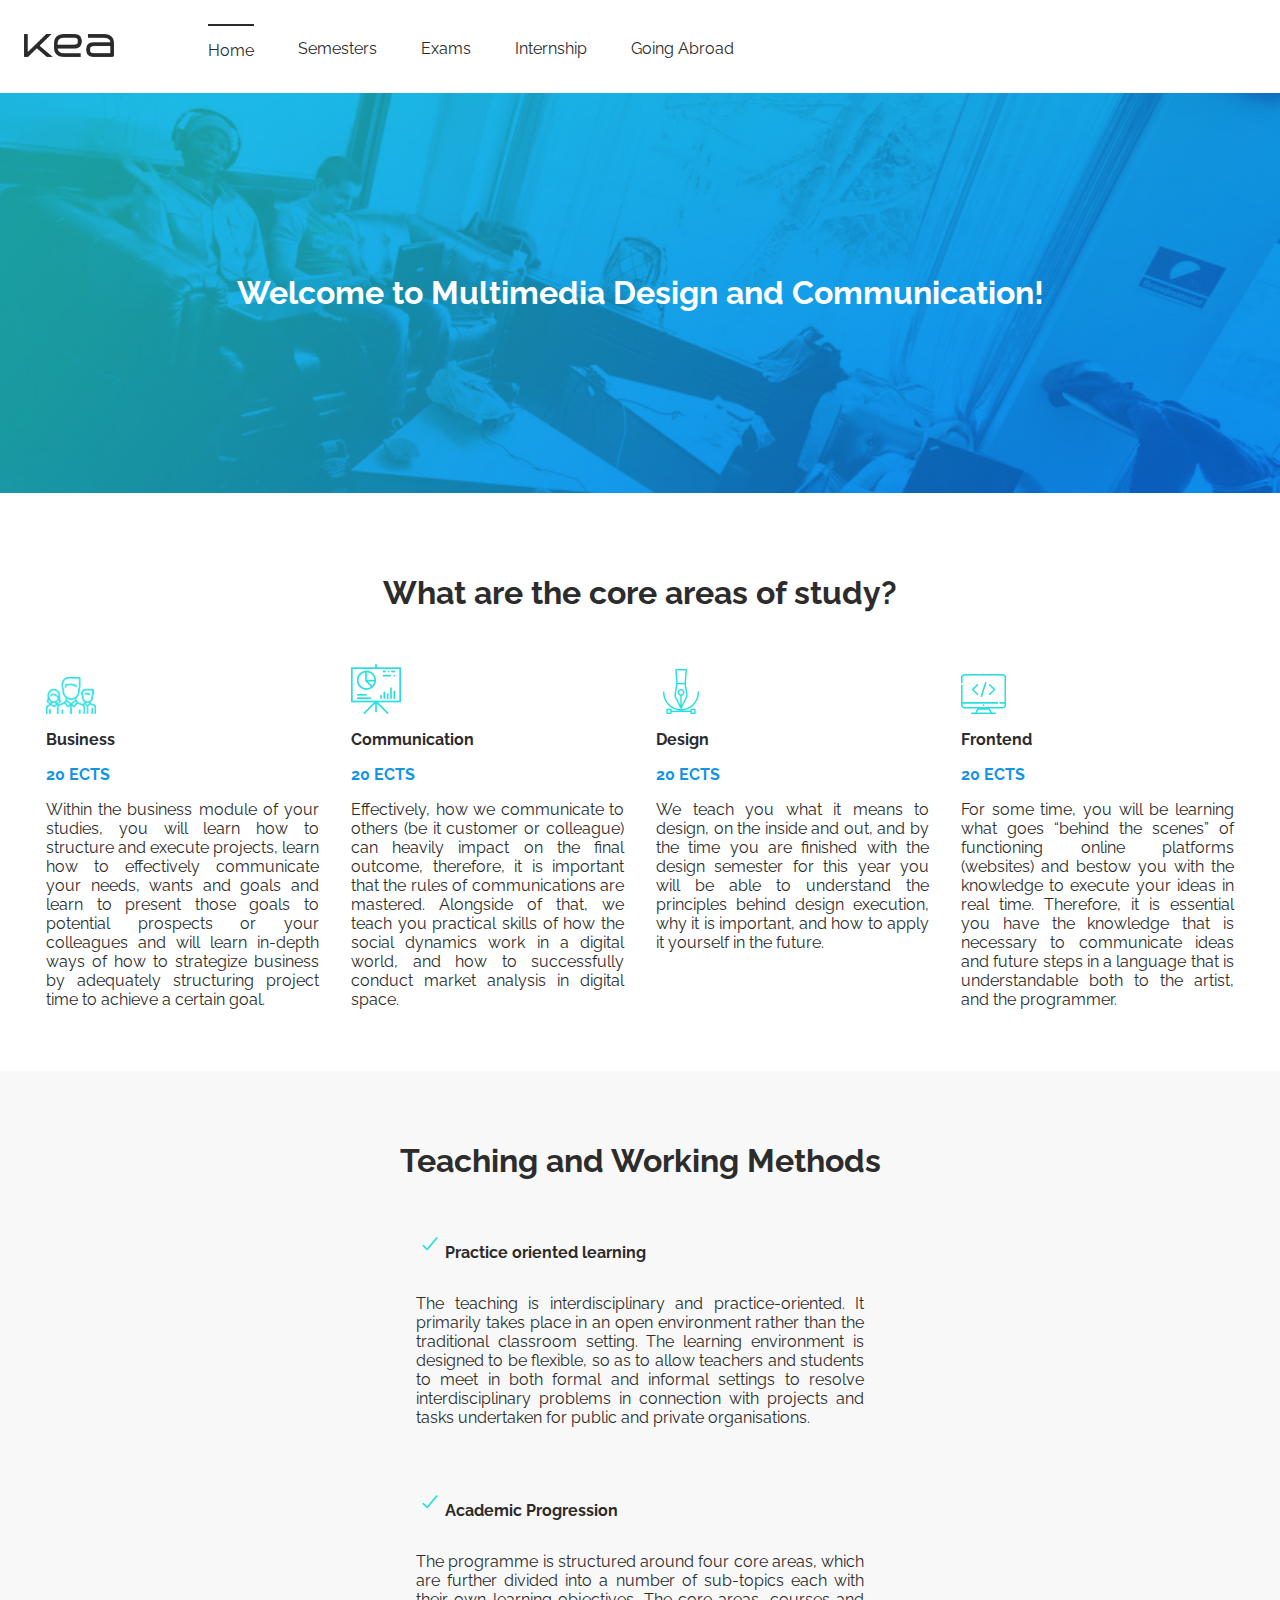
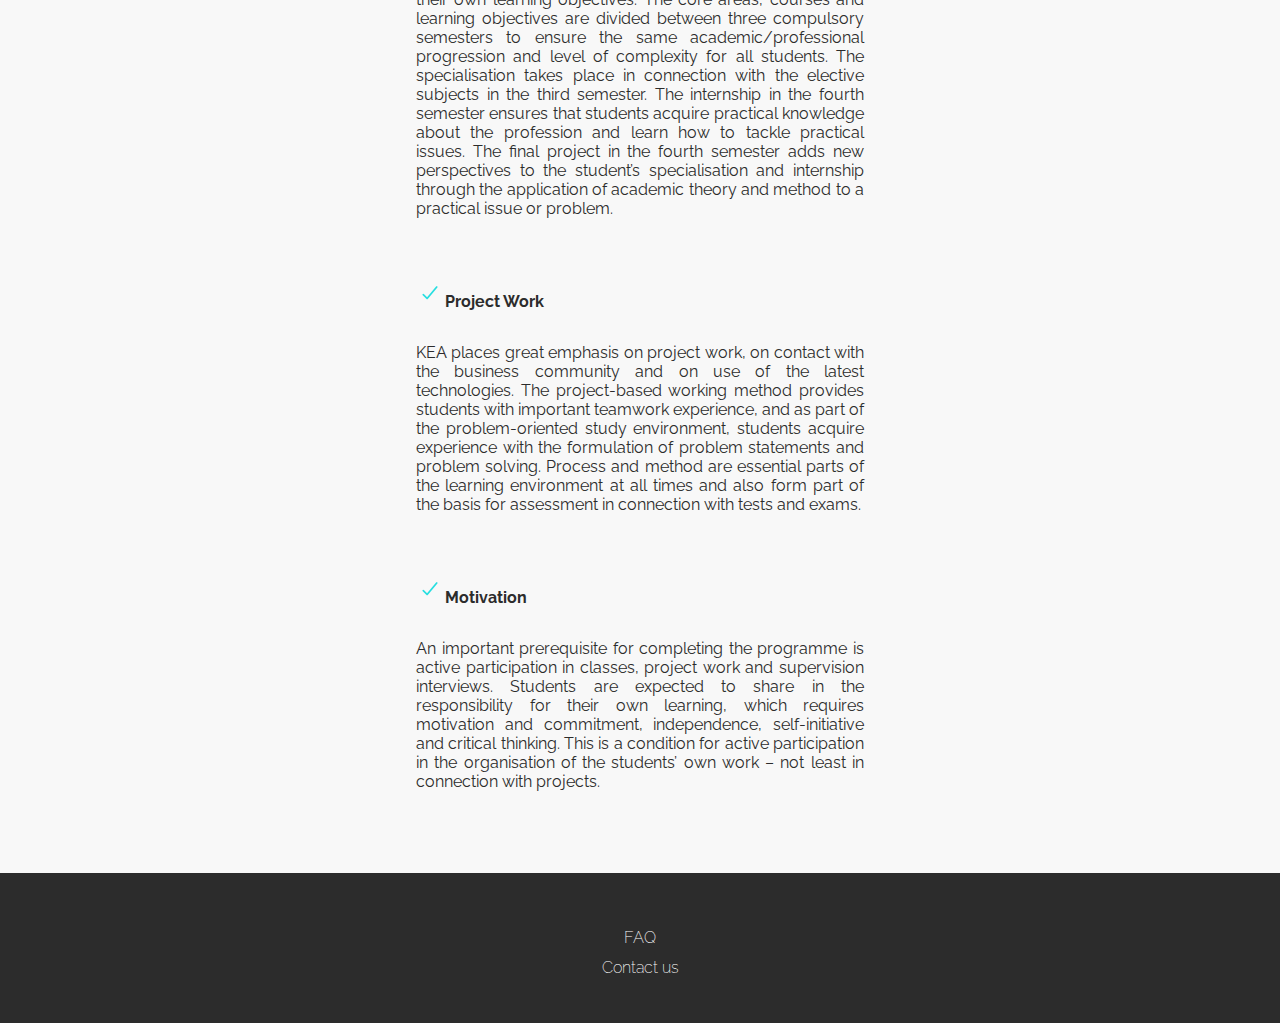
==== index.html @ 31d42476 "h1 change" ====
<!DOCTYPE html>

<html lang="en">
	<head>
        <meta name="viewport" content="width=device-width, initial-scale=1">
        <title>MMD Curriculum</title>
        <link rel="stylesheet" type="text/css" href="curriculum.css">
        <link href="https://fonts.googleapis.com/css?family=Raleway" rel="stylesheet">
		</head>
		<body>

<main>
    <header id="header">

        <a href="#menu" id="toggle"><span></span></a>

    <nav id="menu" class="navBar">

        <img class="logo" src="images/kea.png" alt="logo">
                <a class="clickhome active" href="#">Home</a>
                <a class="clicksem" href="semesters.html">Semesters</a>
                <a class="clickexam" href="exams.html">Exams</a>
                <a class="clickintern" href="intern.html">Internship</a>
                <a class="clickgoing" href="goingabroad.html">Going Abroad</a>
    </nav>

    </header>

    <div id="content"></div>

                <div class="intro">
                <h1 class="intro-txt">Welcome to Multimedia Design and Communication!</h1>

    </div>




               <section class="study-prog">
<h1 class="extra-info">What are the core areas of study?</h1>
			</section>

                <template class="mainSubjects">
				<article class="text1">

                    <img class="t-icon" src="data-icon" alt="data-iconalt">
                <h3>data-name</h3>
                    <h4 class="ects">data-ects</h4>

                     <p class="teach-p">data-description</p>

                </article>

                </template>

            <div id="teaching">

                <h1 class="extra-info">Teaching and Working Methods</h1>


				<article class="text2">


                <h3><img class="check" src="images/check.png" alt="logo"> Practice oriented learning</h3>
                     <p class="teach-p">The teaching is interdisciplinary and practice-oriented. It primarily takes place in an open environment rather than the traditional classroom setting. The learning environment is designed to be flexible, so as to allow teachers and students to meet in both formal and informal settings to resolve interdisciplinary problems in connection with projects and tasks undertaken for public and private organisations.
                </p>

                </article>

				<article class="text2">


                <h3><img class="check" src="images/check.png" alt="logo"> Academic Progression</h3>
                     <p class="teach-p">
The programme is structured around four core areas, which are further divided into a number of sub-topics each with their own learning objectives. The core areas, courses and learning objectives are divided between three compulsory semesters to ensure the same academic/professional progression and level of complexity for all students. The specialisation takes place in connection with the elective subjects in the third semester. The internship in the fourth semester ensures that students acquire practical knowledge about the profession and learn how to tackle practical issues. The final project in the fourth semester adds new perspectives to the student’s specialisation and internship through the application of academic theory and method to a practical issue or problem.
                </p>

                </article>


				<article class="text2">


                    <h3><img class="check" src="images/check.png" alt="logo"> Project Work</h3>
                     <p class="teach-p">KEA places great emphasis on project work, on contact with the business community and on use of the latest technologies. The project-based working method provides students with important teamwork experience, and as part of the problem-oriented study environment, students acquire experience with the formulation of problem statements and problem solving. Process and method are essential parts of the learning environment at all times and also form part of the basis for assessment in connection with tests and exams.

                </p>
                    </article>

				<article class="text2">

                    <h3><img class="check" src="images/check.png" alt="logo"> Motivation</h3>
                     <p class="teach-p">An important prerequisite for completing the programme is active participation in classes, project work and supervision interviews. Students are expected to share in the responsibility for their own learning, which requires motivation and commitment, independence, self-initiative and critical thinking. This is a condition for active participation in the organisation of the students’ own work – not least in connection with projects.
                </p>
                    </article>
</div>
            </main>

<script type="text/javascript" src="curriculum.js"></script>

            <footer>



                <a href="#">FAQ</a>
                <a href="#">Contact us</a>



            </footer>


		</body>
</html>
---- curriculum.css ----
html, body {
    margin: 0;
    max-width: 100%;
    overflow-x: hidden;
    position: relative;
}

.navBar {
    width: 100%;  /* i'm assuming full width */
    height: 50px; /* change it to desired width */
    display: inline;
}
.logo {
    display: inline-block;
    max-width: 90px;
    height: auto;
    padding-top: 10px;
    margin-right: 20px;
    padding-right: 50px;
}


.t-icon {
    max-width: 50px;
    height: auto;
}

.check {
max-width: 25px;
position:relative;
}

.left-btn {
    background: white;
    color: #1194e6;
    font-size: 1em;
    font-weight: 100;
    border-top: none;
    border-left: none;
    border-right: none;
    border-bottom: none;
    text-transform:capitalize;
    width: auto;
    margin-left: 1em;
    margin-right: 30px;
    margin-bottom: 1em;

}

.left-btn:hover {
    font-size-adjust: 1.2em;
    font-weight: bold;
}


.left {
    display: auto;
    text-align: center;

}



.text {
			grid-column: 1 / -1;
		}

.overlay-img{
    font-family: 'Raleway', sans-serif;
    color: #f9f9f9;
    font-size: 3em;
    grid-column: 1 / -1;
    text-align: right;

}

.extra-info{
    font-family: 'Raleway', sans-serif;
    color: #2c2c2c;
    grid-column: 1 / -1;
    text-align: center;
    padding-top: 30px;

}

.headline{
    font-family: 'Raleway', sans-serif;
    color: #2c2c2c;
    text-align: left;

    padding-top: 30px;
    padding-bottom: 50px;

}



.study-prog .extra-info{
    font-family: 'Raleway', sans-serif;
    color: #2c2c2c;
    grid-column: 1 / -1;
    text-align: center;
    padding-top: 30px;
    font-size: 2em;
    padding-bottom: 15px;
}

.overlay-img p {
    margin-top: 0;
    font-size: 0.6em;
    color: #1194e6;
}



.subject-ects {
    color: #1194e6;
}


.objectives {
    padding: 50px;
    font-family: 'Raleway', sans-serif;
    grid-column: 3/-1;
    height: auto;
}
.subject-title{
    margin-top: 50px;
    margin-bottom: 20px;
}

.target-sem h1, .semesterObjectives {
    display:none;
}
.target-sem h1.visible, .semesterObjectives.visible {
    display:block;
}
.filter-sem {
    margin-top: 100px;
grid-column: 1/-1;
    text-align: right;

}

.filter-exam {
    margin-top: 100px;
grid-column: 1/-1;
    text-align: center;

}

.intro-txt{
    padding-top: 5em;
    font-family: 'Raleway', sans-serif;
    color: #ffffff;
    grid-column: 1 / -1;
    text-align: center;

}


.text1 {
        background-color: none;
}

.text2 {
    background-color: none;
    margin-left: 25em;
    margin-right: 25em;
}

h3{
    color: #2c2c2c;
    font-size: 1em;
    text-align: justify;
    align-content: center;
    font-weight: bolder;
}

.ects {
    color: #1194e6;
    text-align: justify;
    margin: 0;
}

p{
    color: #2c2c2c;
}

#abroad {
     background-image: url(images/abroad.jpg);
    background-size:cover;
    font-family: 'Raleway', sans-serif;
    position: fixed;
    padding: 50px;
    width: 35em;
    height: 320px;
    overflow: hidden;
  transform: translateY(48%);
    z-index: -2;
}

footer{
        background-color: #2c2c2c;
    width: 100%;
        height: 100px;
    grid-area: ft;
       padding-top: 50px;
    z-index: 3;



}

footer a{
    font-family: 'Raleway', sans-serif;
    text-decoration: none;
    color: white;
    font-size: 1em;
    font-weight: 200;
    display: block;
    align-content: center;
    text-align: center;
    line-height: 30px;



}


@media (max-width: 900px) {

    #abroad {
     background-image: url(images/abroad.jpg);
    background-size:cover;
    font-family: 'Raleway', sans-serif;
    width: 35em;
    grid-column: 1/3;
    height: 320px;
    position: relative;
    padding: 50px;
    transform: translateY(0%);
}


    .target-sem {
    background-image: url(images/group.jpg);
    background-size:cover;
    font-family: 'Raleway', sans-serif;
    padding: 50px;
    grid-column: 1/3;
    max-width: 35em;
    height: 320px;




}



    /*Toggle menu start*/

    #toggle {
  display: absolute;
  width: 28px;
  margin: 20px;
}

#toggle span:after,
#toggle span:before {
  content: "";
  position: absolute;
  left: 0;
  top: -9px;
}
#toggle span:after{
  top: 9px;
}
#toggle span {
  position: relative;
  display: block;
}

#toggle span,
#toggle span:after,
#toggle span:before {
  width: 100%;
  height: 5px;
  background-color: #2c2c2c;
  transition: all 0.3s;
  backface-visibility: hidden;
  border-radius: 2px;
}

/* on activation */
#toggle.on span {
  background-color: transparent;
}
#toggle.on span:before {
  transform: rotate(45deg) translate(5px, 5px);
}
#toggle.on span:after {
  transform: rotate(-45deg) translate(7px, -8px);
}
#toggle.on + #menu {
  opacity: 1;
  visibility: visible;
}

/* menu appearance*/
#menu {
  position: absolute;
  color: #999;
  width: 90%;
  height: 100vh;
  margin: 0;
    margin-top: 60px;
  font-family: 'Raleway', sans-serif;
    font-size: 1em;
  text-align: left;
  background: white;
  opacity: 0;
  visibility: hidden;
}
#menu:after {
  position: absolute;
  left: 0px;
  content: "";
  display: block;
  border-left: 15px solid transparent;
  border-right: 15px solid transparent;
  border-bottom: 20px solid white;
}

    .navBar .logo {
        display: none;
        padding: 0;
        margin: 0;
    }

.navBar a {
            background-color: white;
    font-family: 'Raleway', sans-serif;
    text-decoration: none;
    font-size: 0.6em;
list-style: none;
    display: block;
    margin-top: 40px;
    margin-left: 30%;
    margin-right: 30%;
    font-size: 1em;
  padding: 10px;
  color: #2c2c2c;
  text-decoration: none;
}
.navBar a:hover,
.navBar a:focus {
  border-top: 2px solid #f8f8f8;
}

/*toggle menu*/

.prog-descr{
    font-family: 'Raleway', sans-serif;
    color: #2a2a2a;
    display: grid;
    grid-area: h2;
    font-size: 1em;
    font-weight:400;
    justify-content: center;
    padding-top: 3em;
    padding-bottom: 2em;
    padding-left: 30px;
    padding-right: 30px;


}

    .text2 {
    background-color: none;
    margin-left: 30px;
    margin-right: 30px;
}


    .objectives {
    margin-top:  0px;
    padding: 50px;
    font-family: 'Raleway', sans-serif;
    grid-column: 3/-1;
    height: auto;
}

}

@media (min-width: 900px) {

    .study-prog2 {
        display: grid;
    grid-area: sec;
     grid-template-columns: repeat(4, 1fr);
    align-items: flex-start;
    /*       END AMALIA  */
        padding: 50px 0px 50px 0px;
		height: 500px;
		justify-content: center;
        z-index: 4;
        width: 100%;
        background-color: white;

}
    main {
                position: relative;
                display: grid;
                grid-template-columns: 1fr 1fr 1fr 1fr;
                grid-template-areas:
                    "hd  hd hd hd"
                    "ul ul ul ul"
                    "h2 h2 h2 h2"
                    "sec sec sec sec"
                    "teach teach teach teach"
                    "ft ft ft ft";

}

    h2 {
        margin-top: 3em;
        margin-bottom: 2em;
    }

    .target-sem {
    background-image: url(images/group.jpg);

    background-size:cover;
    font-family: 'Raleway', sans-serif;
    padding: 50px;
    grid-column: 1/3;
    max-width: 35em;
    height: 320px;
position: fixed;
    overflow: hidden;
  transform: translateY(43%);
        z-index: -4;

}

    .study-prog {
/*        AMALIA  */
    display: grid;
    grid-area: sec;
     grid-template-columns: repeat(4, 1fr);
    align-items: flex-start;
    /*       END AMALIA  */
        padding: 30px 30px 30px 30px;
            border-radius: .5em;
		height: auto;
		justify-content: center;

		}

.prog-descr{
    font-family: 'Raleway', sans-serif;
    color: #2a2a2a;
    display: grid;
    grid-area: h2;
    font-size: 1em;
    font-weight:400;
    justify-content: center;
    padding-top: 3em;
    padding-bottom: 2em;
    padding-left: 280px;
    padding-right: 280px;


}

    .navBar a {

    font-family: 'Raleway', sans-serif;
    text-decoration: none;
    color: #2a2a2a;
    font-size: 1em;
    display: inline-block;
    margin-right: 20px;
       margin-left: 20px;
    vertical-align: top;

    line-height: 50px;    /* if you want it vertically middle of the navbar */
}
    .navBar a:hover,
.navBar a:focus {
  border-top: 2px solid #f8f8f8;
}
}

.active {
    border-top: 2px solid #2c2c2c;
}

.active-filter {
    font-weight: bold;
}

header {

        display: grid;
        grid-area: hd;
		height: 45px;
        padding: 1.5em;
        background-color: white;
    position: relative;
    width: 100%;
}


.intro {
        background-image: url(images/header2.jpg);
        background-size: cover;

        display: grid;
        grid-area: ul;
        height: 400px;
        width: 100%;


}





#teaching {
    background-color: #f8f8f8;
    display: grid;
    grid-area: teach;
    padding-bottom: 50px;
    padding-top: 20px;

}

.semester {
background-image: url(images/header2.jpg);
}

article {
    font-family: 'Raleway', sans-serif;
        color: #fff;
        display: grid;
        align-content: center;
        justify-content: center;
        text-align: center;
/*    AMALIA*/
    padding: 1em 1em 1em 1em;
    /*    END AMALIA*/

		}

    .teach{

		display: grid;
		grid-gap: 5px;
        margin: 30px 30px 30px;;
		grid-template-columns: repeat(1, 1fr);
		/* grid-template-columns: repeat(auto-fill, 200px); */
		grid-auto-rows: 1fr;
        background-color: white;


}

.teach-p {
    font-size: 1em;
    text-align: justify;
    font-family: 'Raleway', sans-serif;

}
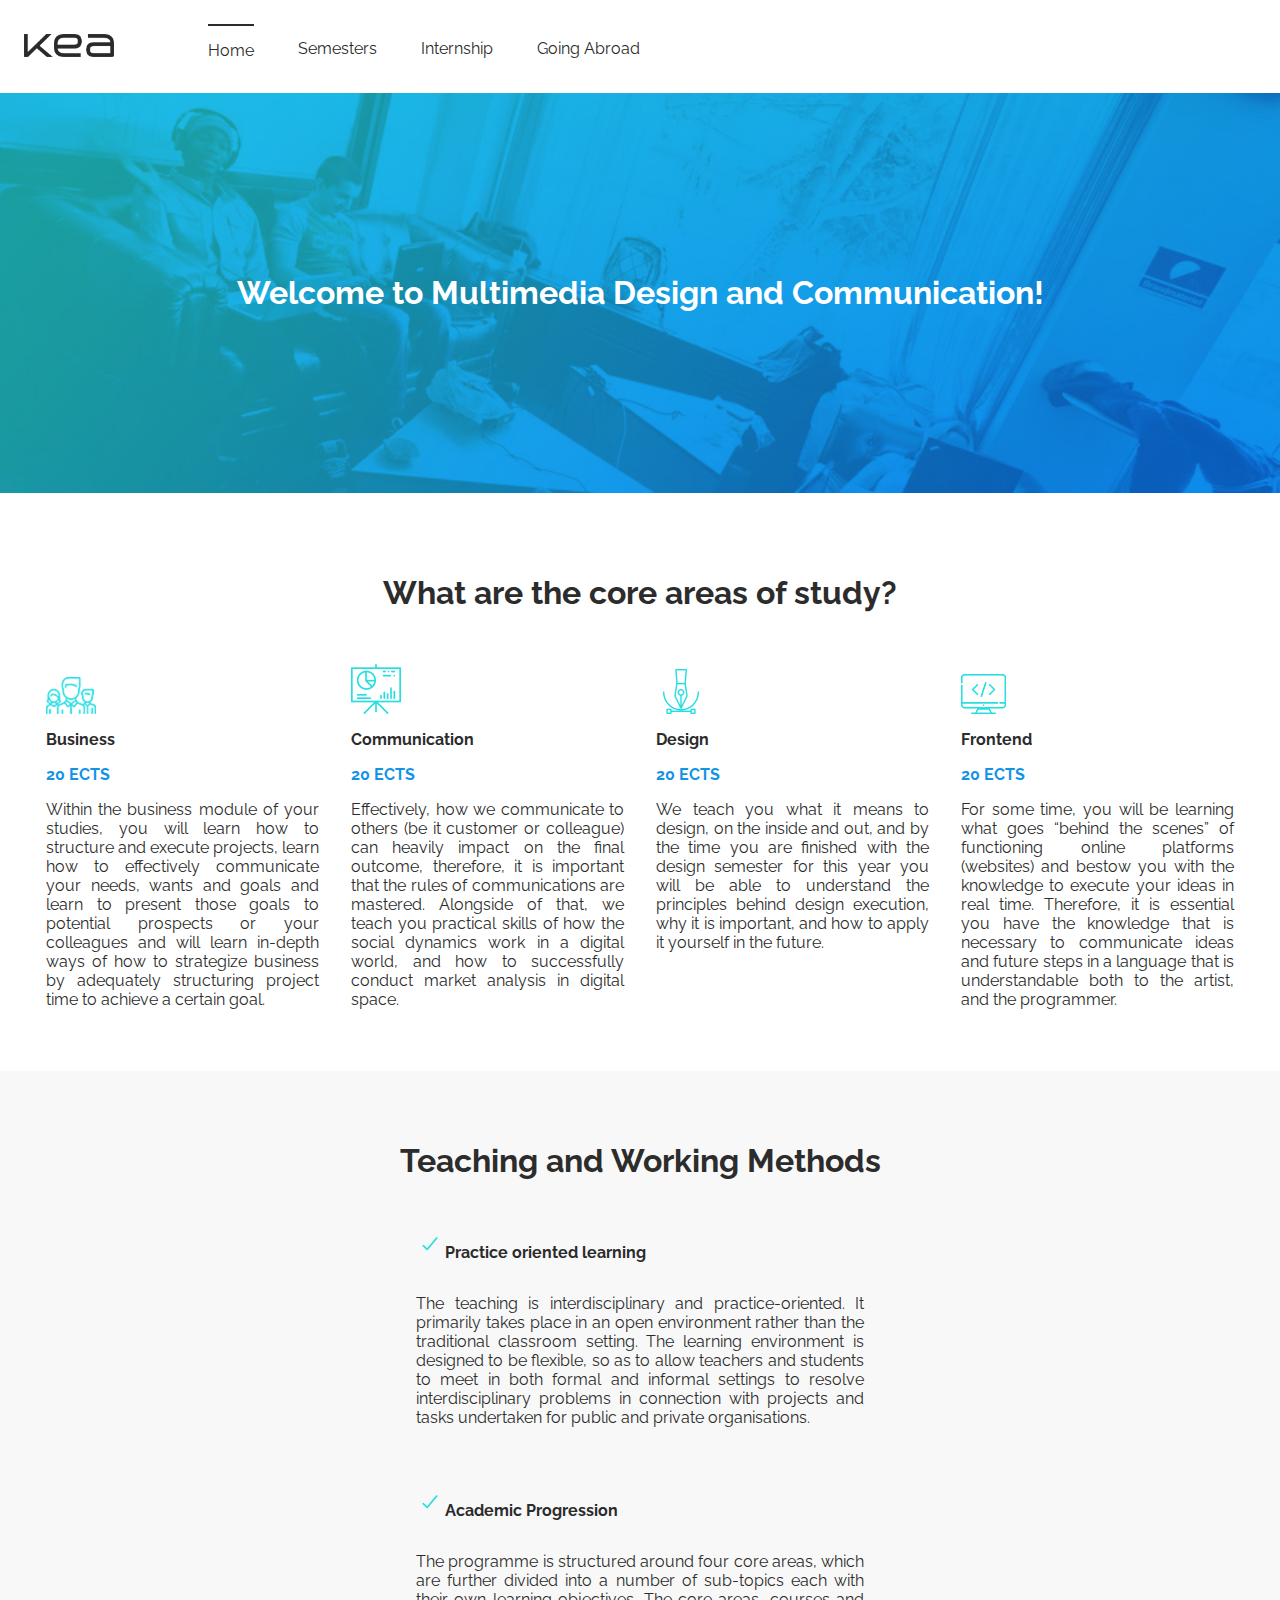
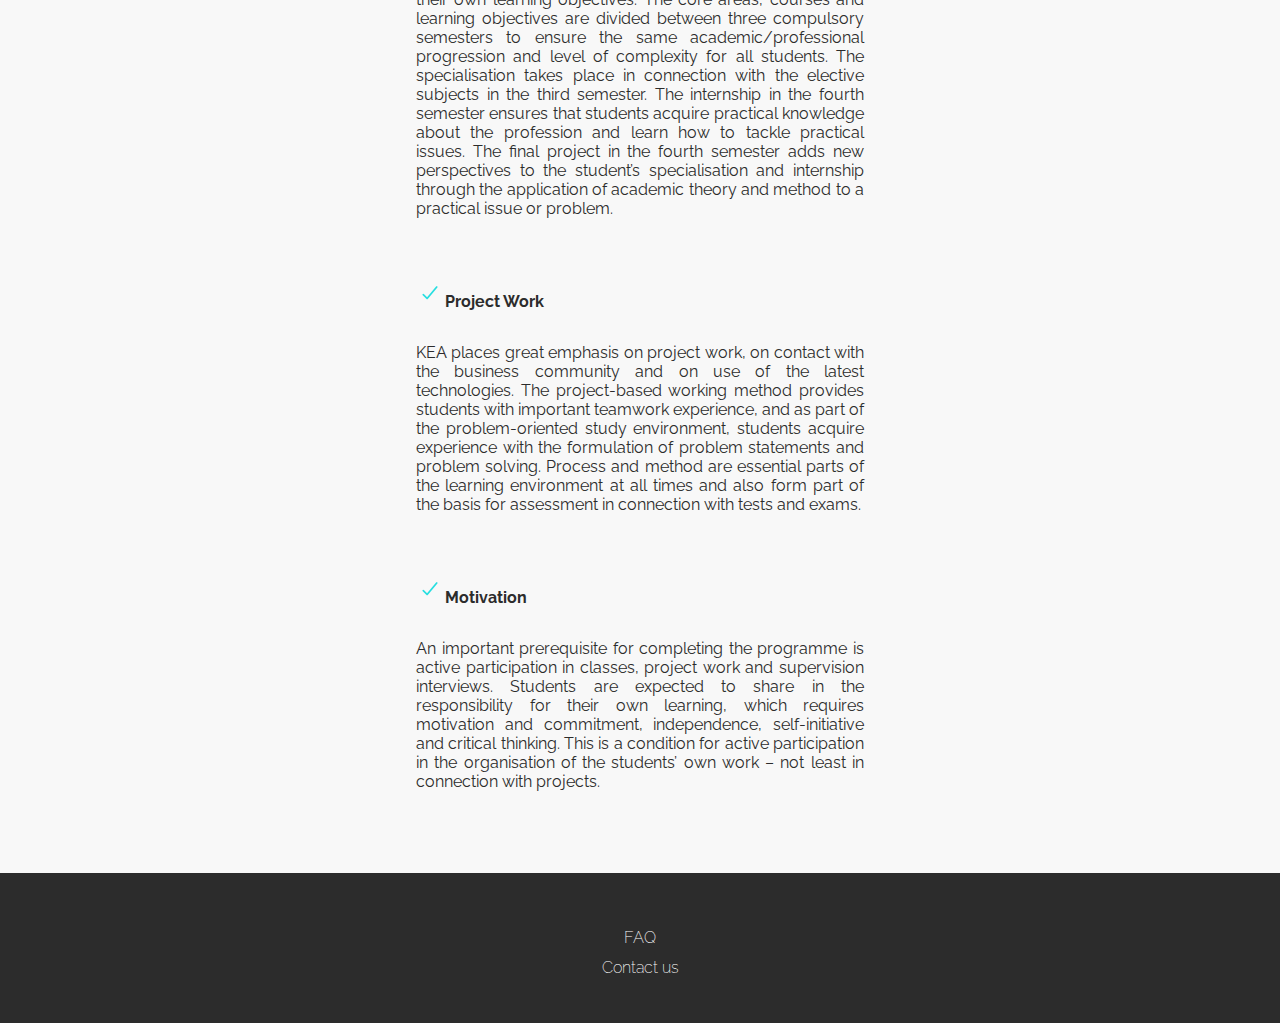
==== commit 7bdeca05: "Merge pull request #8 from MihaelaIorga/exams" ====
--- a/index.html
+++ b/index.html
@@ -19,7 +19,6 @@
         <img class="logo" src="images/kea.png" alt="logo">
                 <a class="clickhome active" href="#">Home</a>
                 <a class="clicksem" href="semesters.html">Semesters</a>
-                <a class="clickexam" href="exams.html">Exams</a>
                 <a class="clickintern" href="intern.html">Internship</a>
                 <a class="clickgoing" href="goingabroad.html">Going Abroad</a>
     </nav>
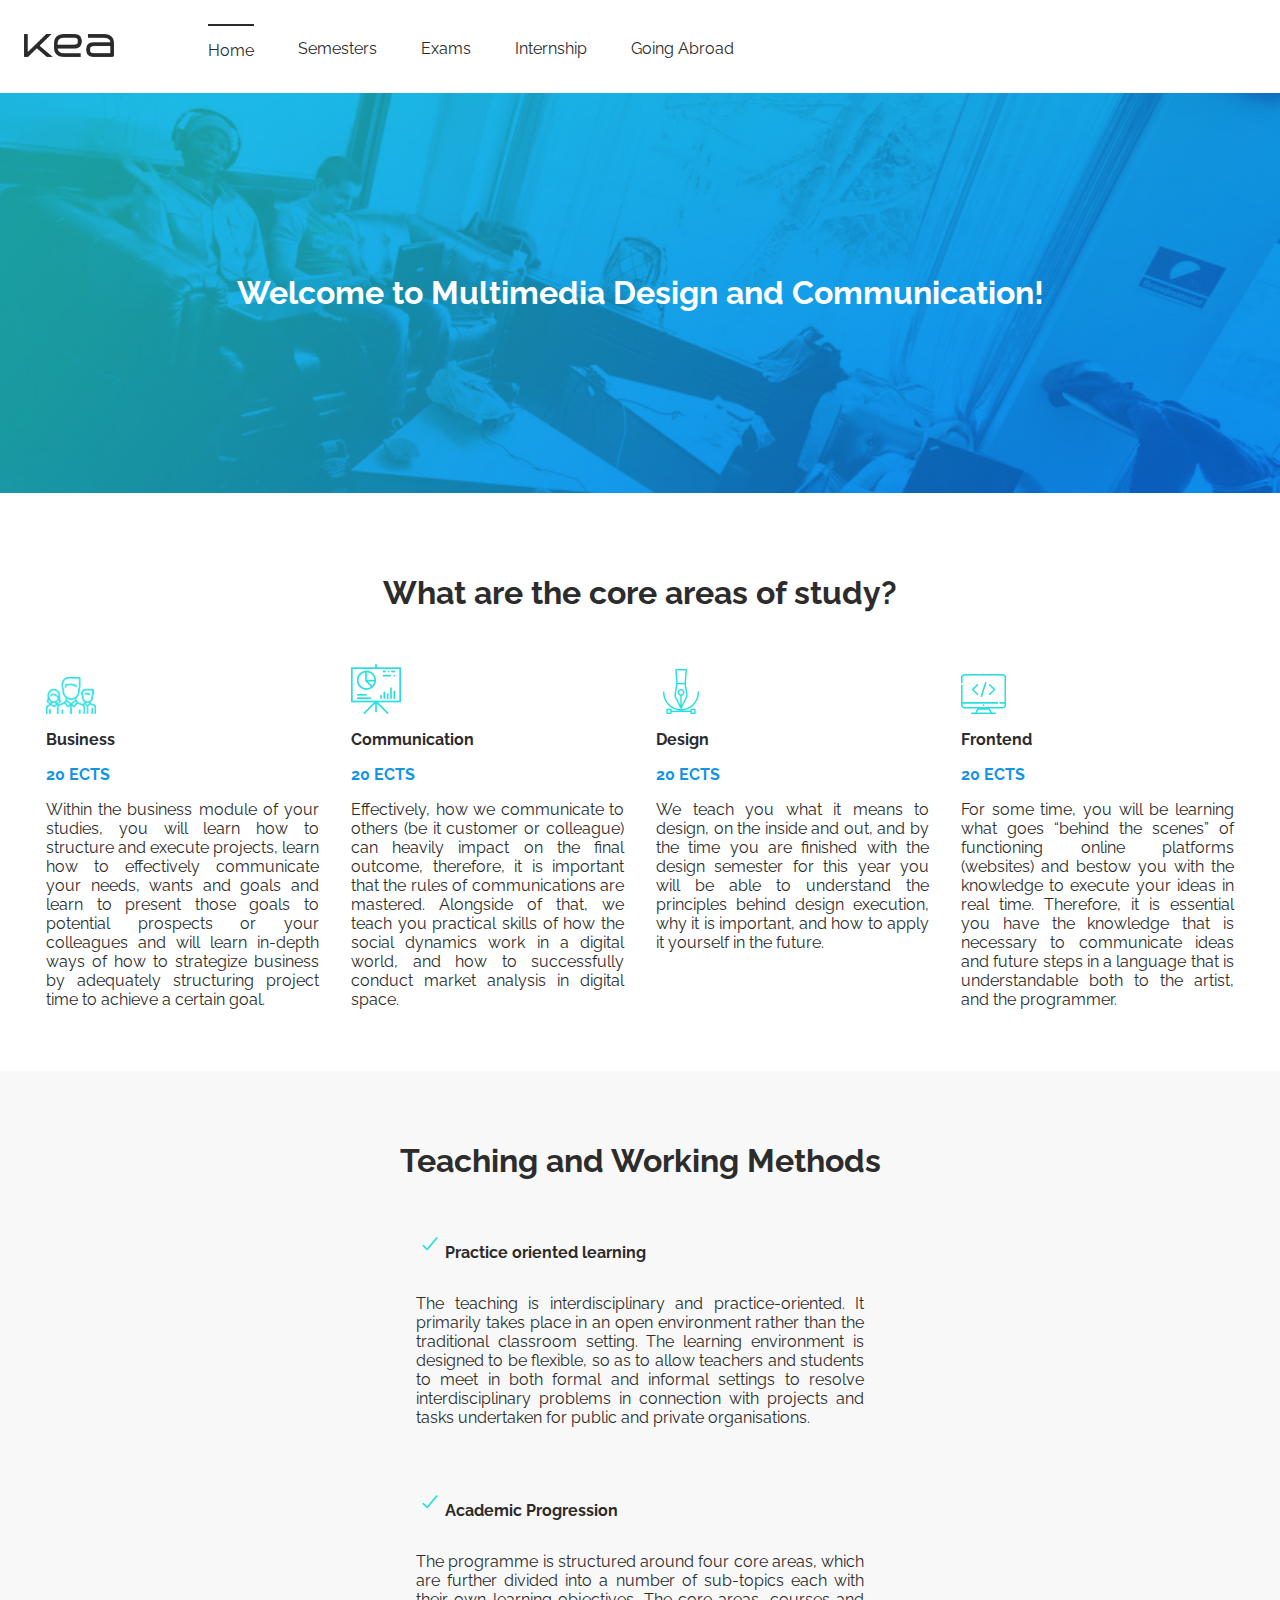
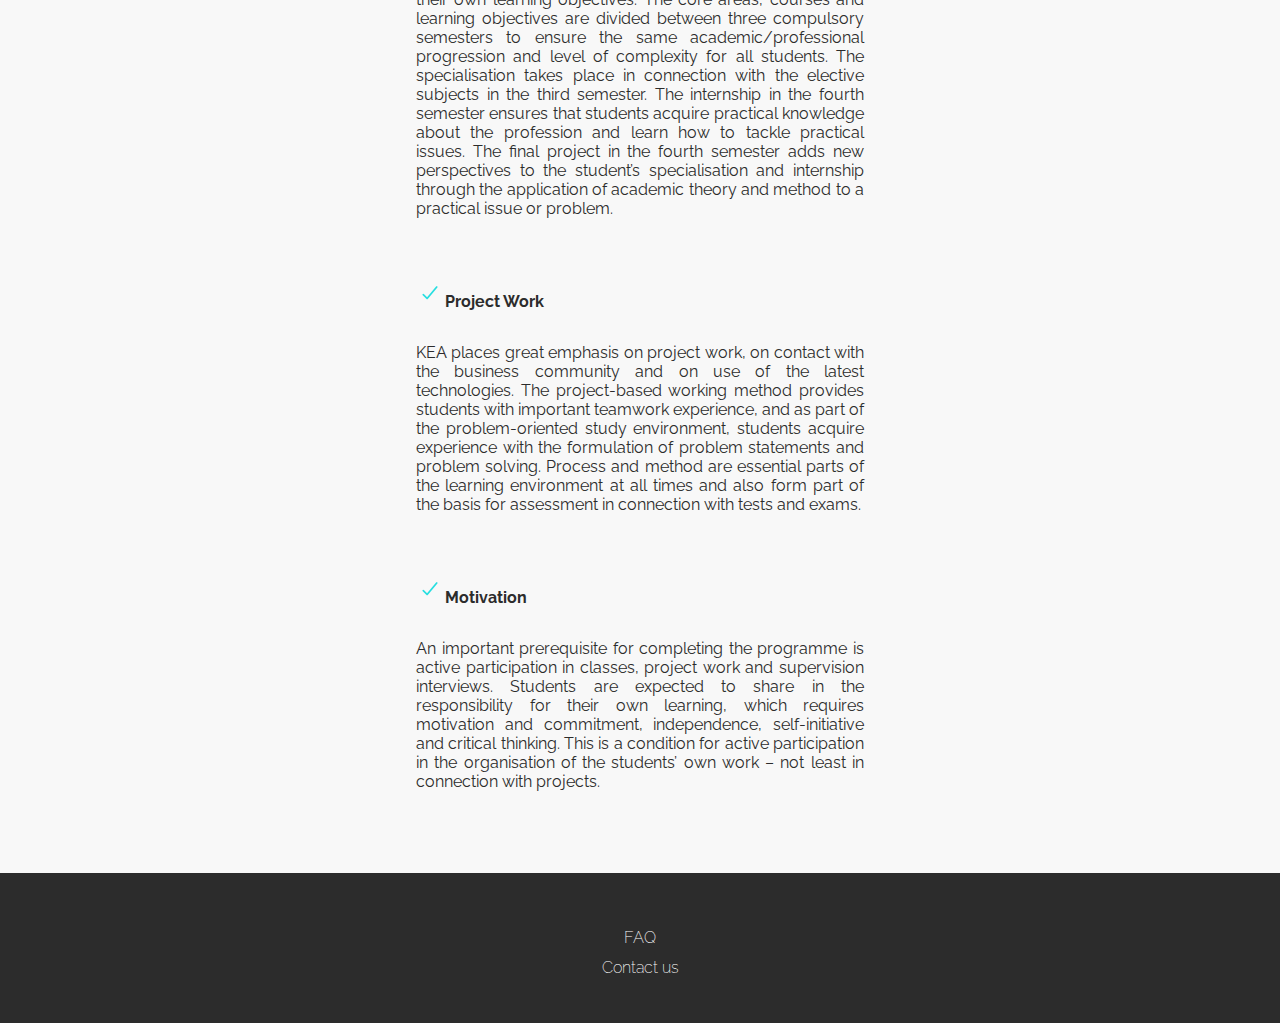
==== commit ca875524: "a" ====
--- a/index.html
+++ b/index.html
@@ -1,113 +1,117 @@
 <!DOCTYPE html>
 
 <html lang="en">
-	<head>
-        <meta name="viewport" content="width=device-width, initial-scale=1">
-        <title>MMD Curriculum</title>
-        <link rel="stylesheet" type="text/css" href="curriculum.css">
-        <link href="https://fonts.googleapis.com/css?family=Raleway" rel="stylesheet">
-		</head>
-		<body>
 
-<main>
-    <header id="header">
+<head>
+    <meta name="viewport" content="width=device-width, initial-scale=1">
+    <title>MMD Curriculum</title>
+    <link rel="stylesheet" type="text/css" href="curriculum.css">
+    <link href="https://fonts.googleapis.com/css?family=Raleway" rel="stylesheet">
+</head>
 
-        <a href="#menu" id="toggle"><span></span></a>
+<body>
 
-    <nav id="menu" class="navBar">
+    <main>
+        <header id="header">
 
-        <img class="logo" src="images/kea.png" alt="logo">
+            <a href="#menu" id="toggle"><span></span></a>
+
+            <nav id="menu" class="navBar">
+
+                <img class="logo" src="images/kea.png" alt="logo">
                 <a class="clickhome active" href="#">Home</a>
                 <a class="clicksem" href="semesters.html">Semesters</a>
+                <a class="clickexam" href="exams.html">Exams</a>
                 <a class="clickintern" href="intern.html">Internship</a>
                 <a class="clickgoing" href="goingabroad.html">Going Abroad</a>
-    </nav>
+            </nav>
 
-    </header>
+        </header>
 
-    <div id="content"></div>
+        <div id="content"></div>
 
-                <div class="intro">
-                <h1 class="intro-txt">Welcome to Multimedia Design and Communication!</h1>
+        <div class="intro">
+            <h1 class="intro-txt">Welcome to Multimedia Design and Communication!</h1>
 
-    </div>
+        </div>
 
 
 
 
-               <section class="study-prog">
-<h1 class="extra-info">What are the core areas of study?</h1>
-			</section>
+        <section class="study-prog">
+            <h1 class="extra-info">What are the core areas of study?</h1>
+        </section>
 
-                <template class="mainSubjects">
-				<article class="text1">
+        <template class="mainSubjects">
+            <article class="text1">
 
-                    <img class="t-icon" src="data-icon" alt="data-iconalt">
+                <img class="t-icon" src="data-icon" alt="data-iconalt">
                 <h3>data-name</h3>
-                    <h4 class="ects">data-ects</h4>
+                <h4 class="ects">data-ects</h4>
 
-                     <p class="teach-p">data-description</p>
+                <p class="teach-p">data-description</p>
 
-                </article>
+            </article>
 
-                </template>
+        </template>
 
-            <div id="teaching">
+        <div id="teaching">
 
-                <h1 class="extra-info">Teaching and Working Methods</h1>
+            <h1 class="extra-info">Teaching and Working Methods</h1>
 
 
-				<article class="text2">
+            <article class="text2">
 
 
                 <h3><img class="check" src="images/check.png" alt="logo"> Practice oriented learning</h3>
-                     <p class="teach-p">The teaching is interdisciplinary and practice-oriented. It primarily takes place in an open environment rather than the traditional classroom setting. The learning environment is designed to be flexible, so as to allow teachers and students to meet in both formal and informal settings to resolve interdisciplinary problems in connection with projects and tasks undertaken for public and private organisations.
+                <p class="teach-p">The teaching is interdisciplinary and practice-oriented. It primarily takes place in an open environment rather than the traditional classroom setting. The learning environment is designed to be flexible, so as to allow teachers and students to meet in both formal and informal settings to resolve interdisciplinary problems in connection with projects and tasks undertaken for public and private organisations.
                 </p>
 
-                </article>
+            </article>
 
-				<article class="text2">
+            <article class="text2">
 
 
                 <h3><img class="check" src="images/check.png" alt="logo"> Academic Progression</h3>
-                     <p class="teach-p">
-The programme is structured around four core areas, which are further divided into a number of sub-topics each with their own learning objectives. The core areas, courses and learning objectives are divided between three compulsory semesters to ensure the same academic/professional progression and level of complexity for all students. The specialisation takes place in connection with the elective subjects in the third semester. The internship in the fourth semester ensures that students acquire practical knowledge about the profession and learn how to tackle practical issues. The final project in the fourth semester adds new perspectives to the student’s specialisation and internship through the application of academic theory and method to a practical issue or problem.
+                <p class="teach-p">
+                    The programme is structured around four core areas, which are further divided into a number of sub-topics each with their own learning objectives. The core areas, courses and learning objectives are divided between three compulsory semesters to ensure the same academic/professional progression and level of complexity for all students. The specialisation takes place in connection with the elective subjects in the third semester. The internship in the fourth semester ensures that students acquire practical knowledge about the profession and learn how to tackle practical issues. The final project in the fourth semester adds new perspectives to the student’s specialisation and internship through the application of academic theory and method to a practical issue or problem.
                 </p>
 
-                </article>
+            </article>
 
 
-				<article class="text2">
+            <article class="text2">
 
 
-                    <h3><img class="check" src="images/check.png" alt="logo"> Project Work</h3>
-                     <p class="teach-p">KEA places great emphasis on project work, on contact with the business community and on use of the latest technologies. The project-based working method provides students with important teamwork experience, and as part of the problem-oriented study environment, students acquire experience with the formulation of problem statements and problem solving. Process and method are essential parts of the learning environment at all times and also form part of the basis for assessment in connection with tests and exams.
+                <h3><img class="check" src="images/check.png" alt="logo"> Project Work</h3>
+                <p class="teach-p">KEA places great emphasis on project work, on contact with the business community and on use of the latest technologies. The project-based working method provides students with important teamwork experience, and as part of the problem-oriented study environment, students acquire experience with the formulation of problem statements and problem solving. Process and method are essential parts of the learning environment at all times and also form part of the basis for assessment in connection with tests and exams.
 
                 </p>
-                    </article>
+            </article>
 
-				<article class="text2">
+            <article class="text2">
 
-                    <h3><img class="check" src="images/check.png" alt="logo"> Motivation</h3>
-                     <p class="teach-p">An important prerequisite for completing the programme is active participation in classes, project work and supervision interviews. Students are expected to share in the responsibility for their own learning, which requires motivation and commitment, independence, self-initiative and critical thinking. This is a condition for active participation in the organisation of the students’ own work – not least in connection with projects.
+                <h3><img class="check" src="images/check.png" alt="logo"> Motivation</h3>
+                <p class="teach-p">An important prerequisite for completing the programme is active participation in classes, project work and supervision interviews. Students are expected to share in the responsibility for their own learning, which requires motivation and commitment, independence, self-initiative and critical thinking. This is a condition for active participation in the organisation of the students’ own work – not least in connection with projects.
                 </p>
-                    </article>
-</div>
-            </main>
+            </article>
+        </div>
+    </main>
 
-<script type="text/javascript" src="curriculum.js"></script>
+    <script type="text/javascript" src="curriculum.js"></script>
 
-            <footer>
+    <footer>
 
 
 
-                <a href="#">FAQ</a>
-                <a href="#">Contact us</a>
+        <a href="http://www.kea.dk/da/studie-og-karrierevejledning/find-studievejleder/faq/">FAQ</a>
+        <a href="http://www.kea.dk/en/contact/">Contact us</a>
 
 
 
-            </footer>
+    </footer>
 
 
-		</body>
+</body>
+
 </html>
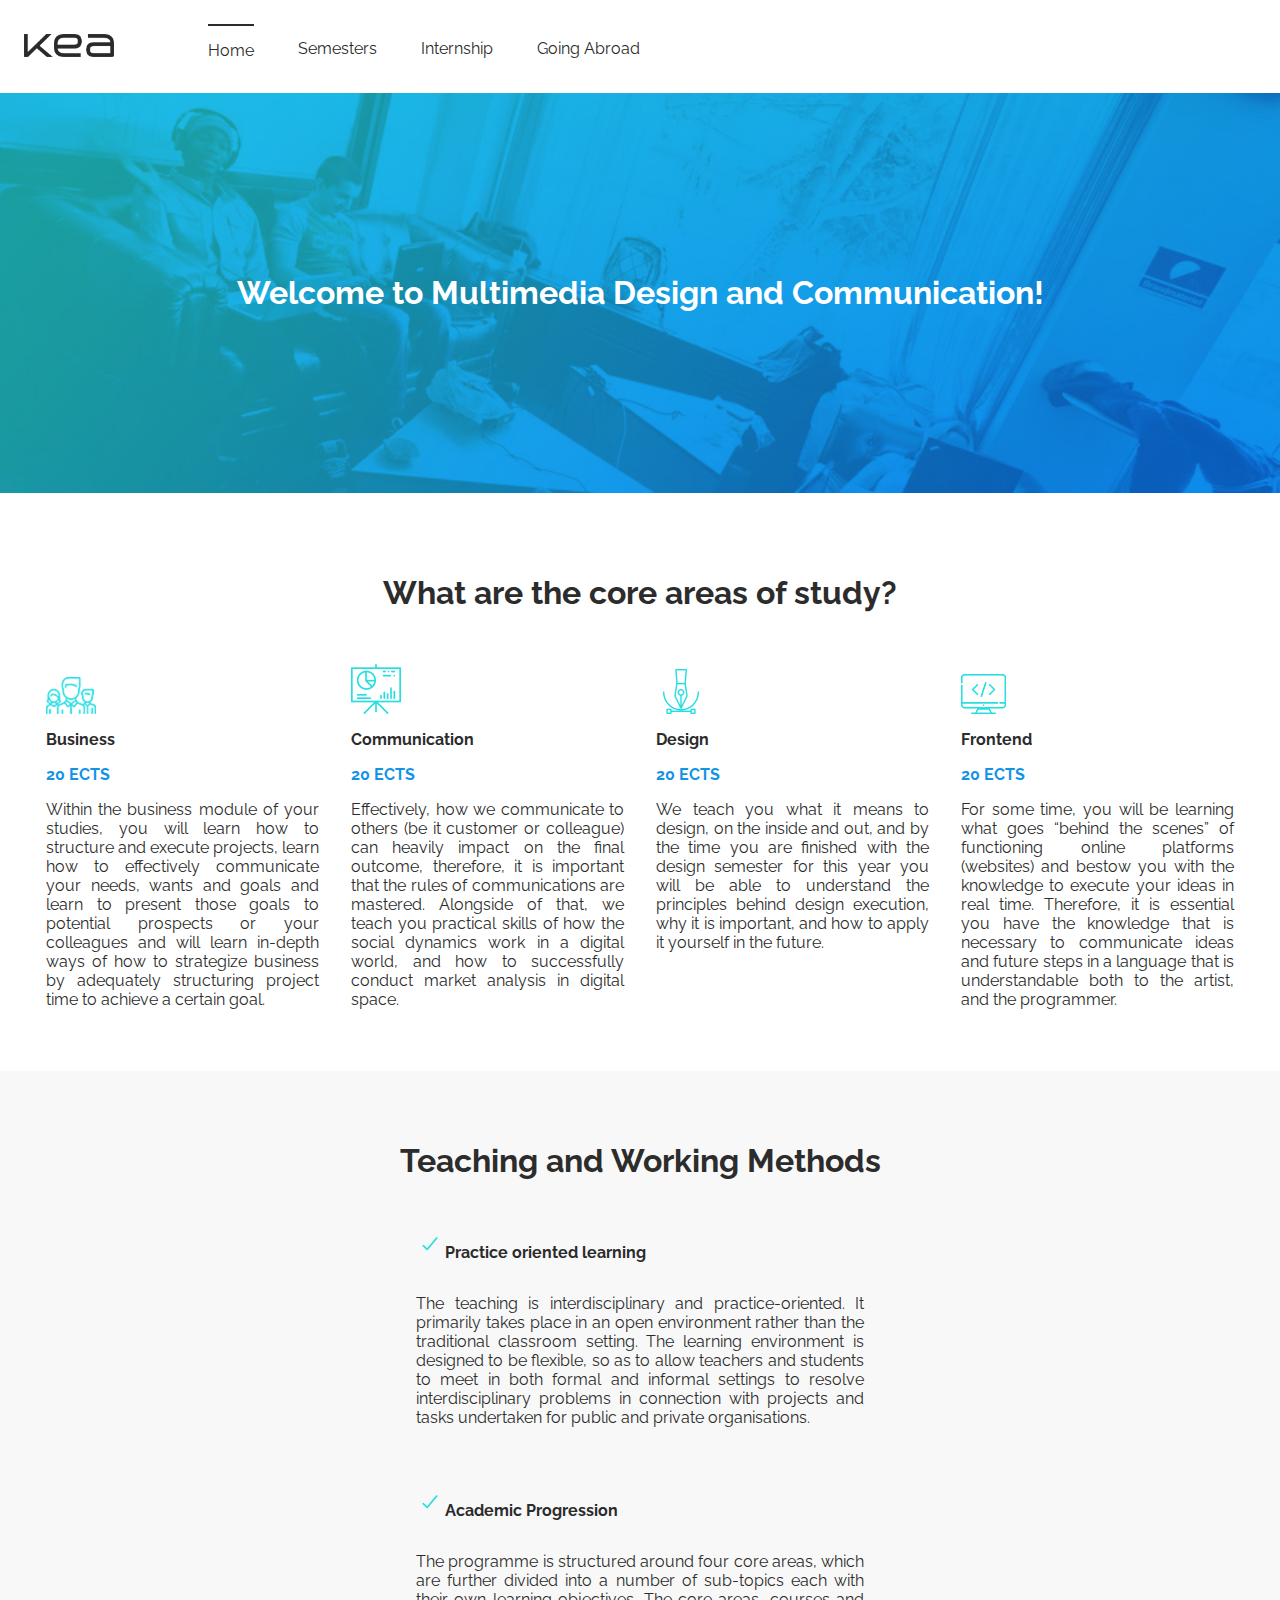
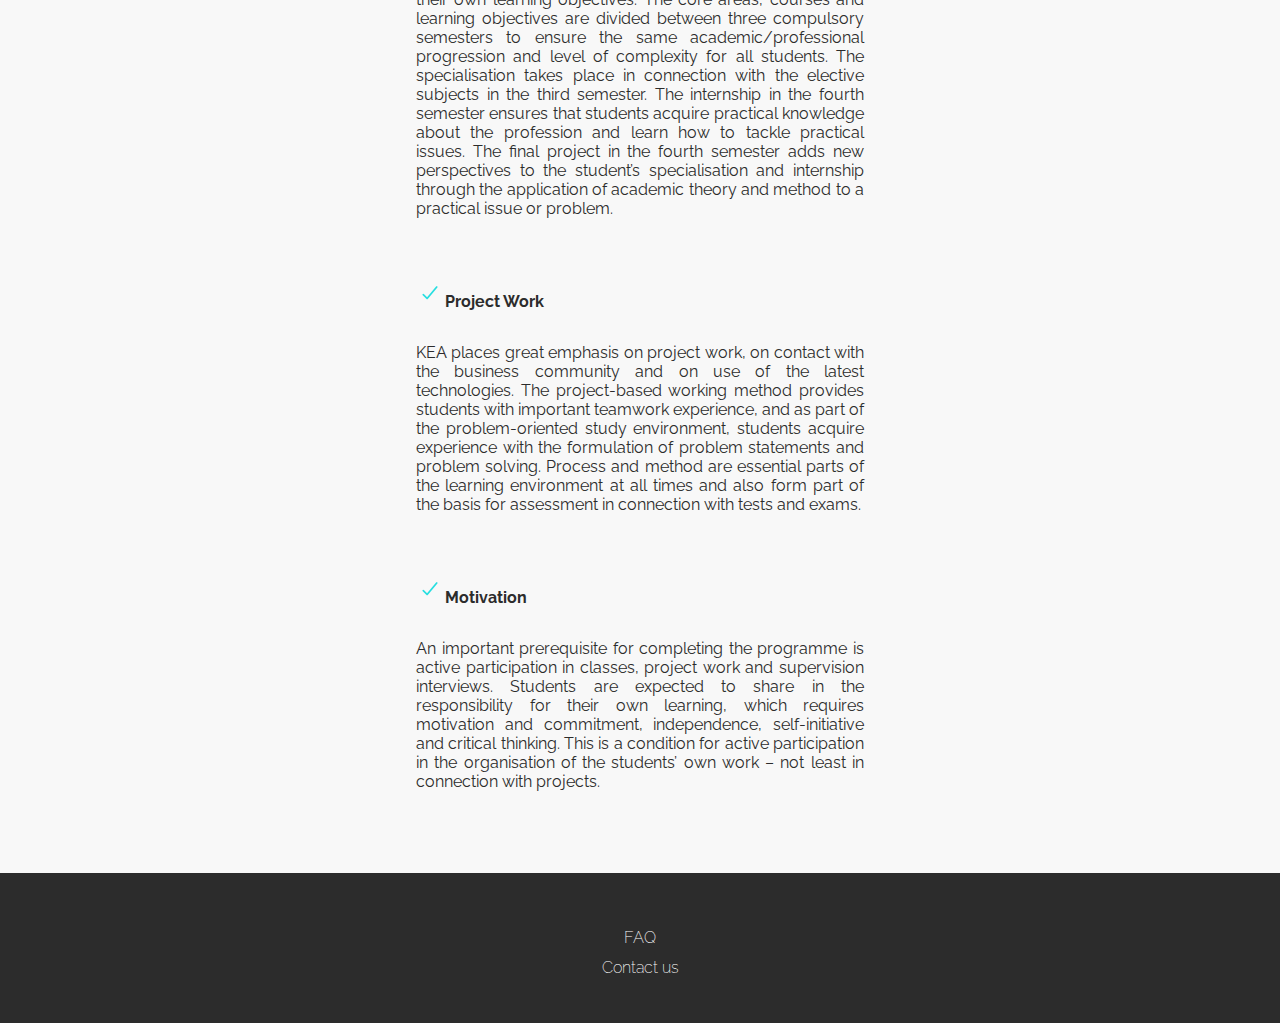
==== commit 3c495999: "+internship" ====
--- a/index.html
+++ b/index.html
@@ -1,117 +1,113 @@
 <!DOCTYPE html>
 
 <html lang="en">
+	<head>
+        <meta name="viewport" content="width=device-width, initial-scale=1">
+        <title>MMD Curriculum</title>
+        <link rel="stylesheet" type="text/css" href="curriculum.css">
+        <link href="https://fonts.googleapis.com/css?family=Raleway" rel="stylesheet">
+		</head>
+		<body>
 
-<head>
-    <meta name="viewport" content="width=device-width, initial-scale=1">
-    <title>MMD Curriculum</title>
-    <link rel="stylesheet" type="text/css" href="curriculum.css">
-    <link href="https://fonts.googleapis.com/css?family=Raleway" rel="stylesheet">
-</head>
+<main>
+    <header id="header">
 
-<body>
+        <a href="#menu" id="toggle"><span></span></a>
 
-    <main>
-        <header id="header">
+    <nav id="menu" class="navBar">
 
-            <a href="#menu" id="toggle"><span></span></a>
-
-            <nav id="menu" class="navBar">
-
-                <img class="logo" src="images/kea.png" alt="logo">
+        <img class="logo" src="images/kea.png" alt="logo">
                 <a class="clickhome active" href="#">Home</a>
                 <a class="clicksem" href="semesters.html">Semesters</a>
-                <a class="clickexam" href="exams.html">Exams</a>
-                <a class="clickintern" href="intern.html">Internship</a>
+                <a class="clickintern" href="internship.html">Internship</a>
                 <a class="clickgoing" href="goingabroad.html">Going Abroad</a>
-            </nav>
+    </nav>
 
-        </header>
+    </header>
 
-        <div id="content"></div>
+    <div id="content"></div>
 
-        <div class="intro">
-            <h1 class="intro-txt">Welcome to Multimedia Design and Communication!</h1>
+                <div class="intro">
+                <h1 class="intro-txt">Welcome to Multimedia Design and Communication!</h1>
 
-        </div>
+    </div>
 
 
 
 
-        <section class="study-prog">
-            <h1 class="extra-info">What are the core areas of study?</h1>
-        </section>
+               <section class="study-prog">
+<h1 class="extra-info">What are the core areas of study?</h1>
+			</section>
 
-        <template class="mainSubjects">
-            <article class="text1">
+                <template class="mainSubjects">
+				<article class="text1">
 
-                <img class="t-icon" src="data-icon" alt="data-iconalt">
+                    <img class="t-icon" src="data-icon" alt="data-iconalt">
                 <h3>data-name</h3>
-                <h4 class="ects">data-ects</h4>
+                    <h4 class="ects">data-ects</h4>
 
-                <p class="teach-p">data-description</p>
+                     <p class="teach-p">data-description</p>
 
-            </article>
+                </article>
 
-        </template>
+                </template>
 
-        <div id="teaching">
+            <div id="teaching">
 
-            <h1 class="extra-info">Teaching and Working Methods</h1>
+                <h1 class="extra-info">Teaching and Working Methods</h1>
 
 
-            <article class="text2">
+				<article class="text2">
 
 
                 <h3><img class="check" src="images/check.png" alt="logo"> Practice oriented learning</h3>
-                <p class="teach-p">The teaching is interdisciplinary and practice-oriented. It primarily takes place in an open environment rather than the traditional classroom setting. The learning environment is designed to be flexible, so as to allow teachers and students to meet in both formal and informal settings to resolve interdisciplinary problems in connection with projects and tasks undertaken for public and private organisations.
+                     <p class="teach-p">The teaching is interdisciplinary and practice-oriented. It primarily takes place in an open environment rather than the traditional classroom setting. The learning environment is designed to be flexible, so as to allow teachers and students to meet in both formal and informal settings to resolve interdisciplinary problems in connection with projects and tasks undertaken for public and private organisations.
                 </p>
 
-            </article>
+                </article>
 
-            <article class="text2">
+				<article class="text2">
 
 
                 <h3><img class="check" src="images/check.png" alt="logo"> Academic Progression</h3>
-                <p class="teach-p">
-                    The programme is structured around four core areas, which are further divided into a number of sub-topics each with their own learning objectives. The core areas, courses and learning objectives are divided between three compulsory semesters to ensure the same academic/professional progression and level of complexity for all students. The specialisation takes place in connection with the elective subjects in the third semester. The internship in the fourth semester ensures that students acquire practical knowledge about the profession and learn how to tackle practical issues. The final project in the fourth semester adds new perspectives to the student’s specialisation and internship through the application of academic theory and method to a practical issue or problem.
+                     <p class="teach-p">
+The programme is structured around four core areas, which are further divided into a number of sub-topics each with their own learning objectives. The core areas, courses and learning objectives are divided between three compulsory semesters to ensure the same academic/professional progression and level of complexity for all students. The specialisation takes place in connection with the elective subjects in the third semester. The internship in the fourth semester ensures that students acquire practical knowledge about the profession and learn how to tackle practical issues. The final project in the fourth semester adds new perspectives to the student’s specialisation and internship through the application of academic theory and method to a practical issue or problem.
                 </p>
 
-            </article>
+                </article>
 
 
-            <article class="text2">
+				<article class="text2">
 
 
-                <h3><img class="check" src="images/check.png" alt="logo"> Project Work</h3>
-                <p class="teach-p">KEA places great emphasis on project work, on contact with the business community and on use of the latest technologies. The project-based working method provides students with important teamwork experience, and as part of the problem-oriented study environment, students acquire experience with the formulation of problem statements and problem solving. Process and method are essential parts of the learning environment at all times and also form part of the basis for assessment in connection with tests and exams.
+                    <h3><img class="check" src="images/check.png" alt="logo"> Project Work</h3>
+                     <p class="teach-p">KEA places great emphasis on project work, on contact with the business community and on use of the latest technologies. The project-based working method provides students with important teamwork experience, and as part of the problem-oriented study environment, students acquire experience with the formulation of problem statements and problem solving. Process and method are essential parts of the learning environment at all times and also form part of the basis for assessment in connection with tests and exams.
 
                 </p>
-            </article>
+                    </article>
 
-            <article class="text2">
+				<article class="text2">
 
-                <h3><img class="check" src="images/check.png" alt="logo"> Motivation</h3>
-                <p class="teach-p">An important prerequisite for completing the programme is active participation in classes, project work and supervision interviews. Students are expected to share in the responsibility for their own learning, which requires motivation and commitment, independence, self-initiative and critical thinking. This is a condition for active participation in the organisation of the students’ own work – not least in connection with projects.
+                    <h3><img class="check" src="images/check.png" alt="logo"> Motivation</h3>
+                     <p class="teach-p">An important prerequisite for completing the programme is active participation in classes, project work and supervision interviews. Students are expected to share in the responsibility for their own learning, which requires motivation and commitment, independence, self-initiative and critical thinking. This is a condition for active participation in the organisation of the students’ own work – not least in connection with projects.
                 </p>
-            </article>
-        </div>
-    </main>
+                    </article>
+</div>
+            </main>
 
-    <script type="text/javascript" src="curriculum.js"></script>
+<script type="text/javascript" src="curriculum.js"></script>
 
-    <footer>
+            <footer>
 
 
 
-        <a href="http://www.kea.dk/da/studie-og-karrierevejledning/find-studievejleder/faq/">FAQ</a>
-        <a href="http://www.kea.dk/en/contact/">Contact us</a>
+                <a href="#">FAQ</a>
+                <a href="#">Contact us</a>
 
 
 
-    </footer>
+            </footer>
 
 
-</body>
-
+		</body>
 </html>
--- a/curriculum.css
+++ b/curriculum.css
@@ -189,6 +189,19 @@
 
 #abroad {
      background-image: url(images/abroad.jpg);
+    background-size:cover;
+    font-family: 'Raleway', sans-serif;
+    position: fixed;
+    padding: 50px;
+    width: 35em;
+    height: 320px;
+    overflow: hidden;
+  transform: translateY(48%);
+    z-index: -2;
+}
+
+#internship {
+     background-image: url(images/intern.jpg);
     background-size:cover;
     font-family: 'Raleway', sans-serif;
     position: fixed;
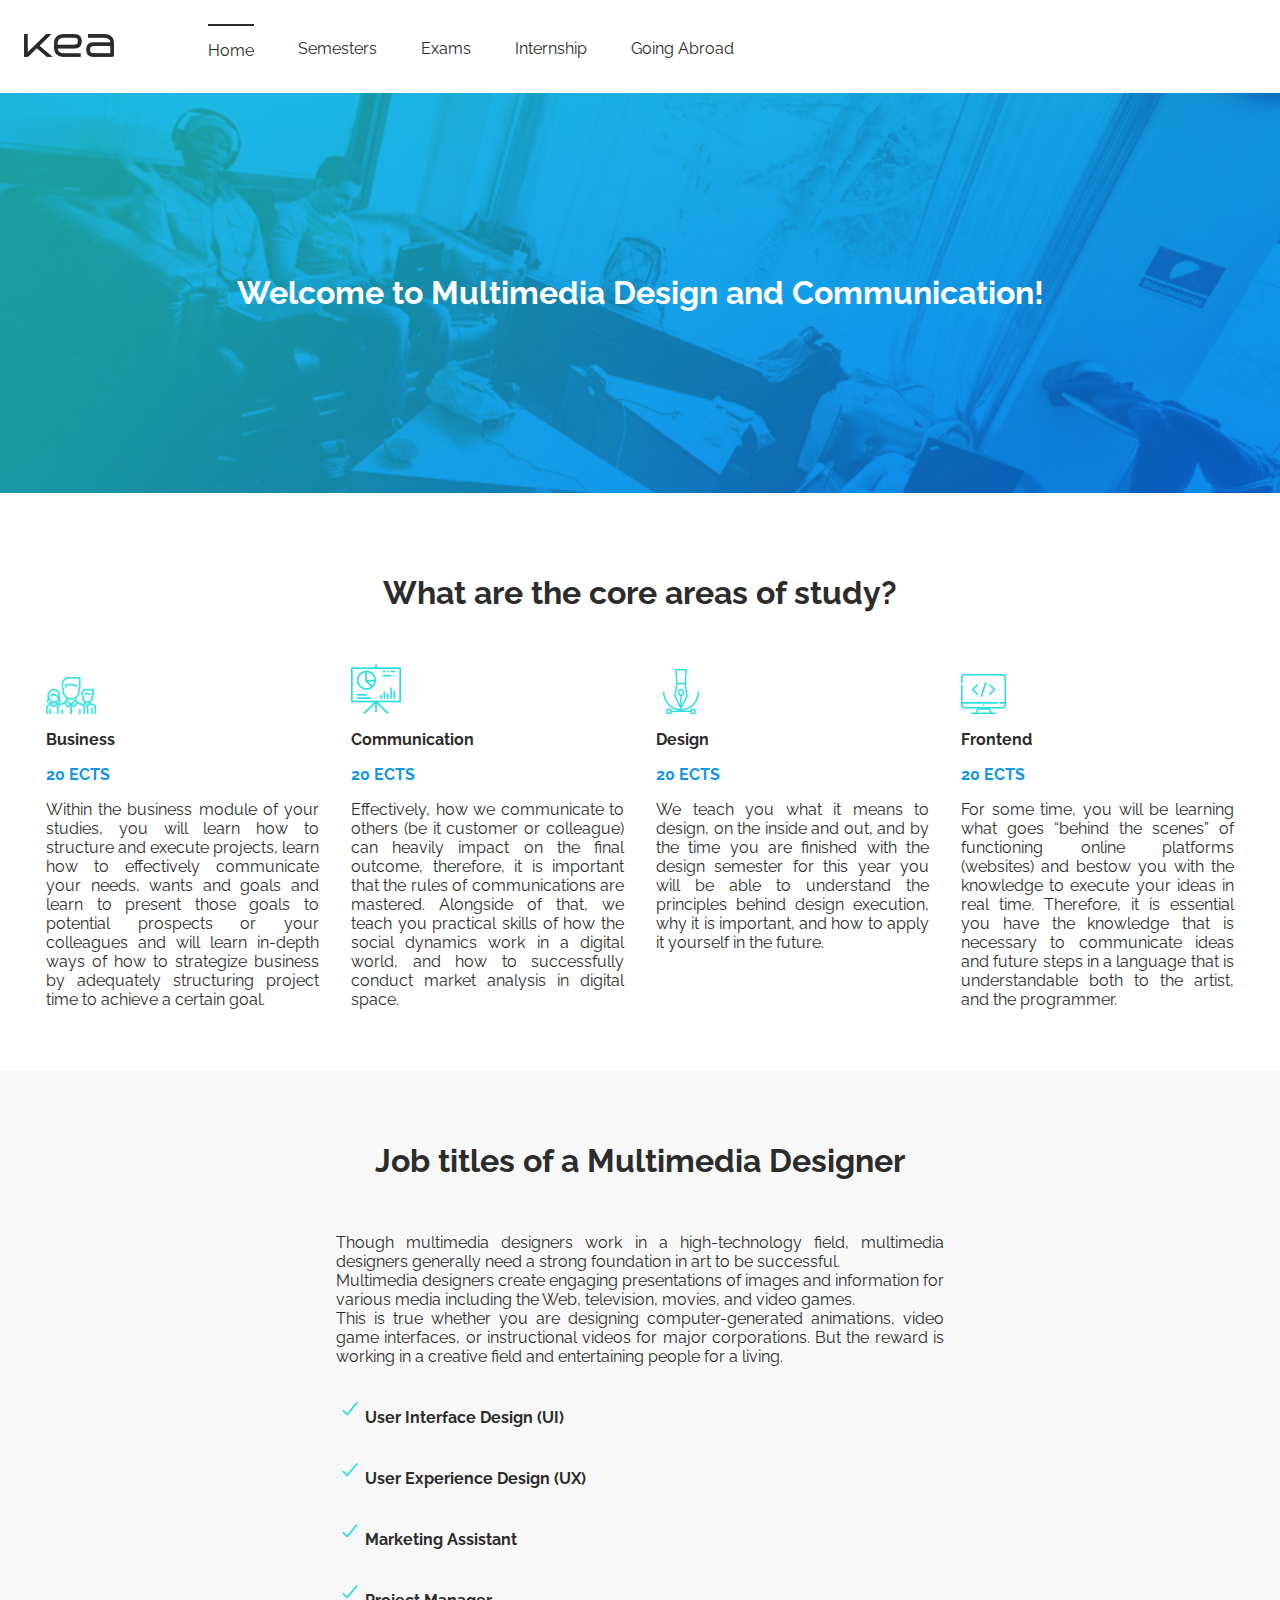
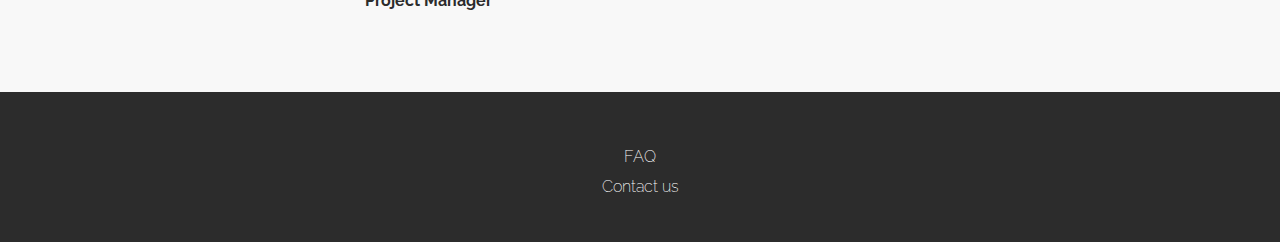
==== commit 786a3d27: "your future" ====
--- a/index.html
+++ b/index.html
@@ -1,113 +1,99 @@
 <!DOCTYPE html>
 
 <html lang="en">
-	<head>
-        <meta name="viewport" content="width=device-width, initial-scale=1">
-        <title>MMD Curriculum</title>
-        <link rel="stylesheet" type="text/css" href="curriculum.css">
-        <link href="https://fonts.googleapis.com/css?family=Raleway" rel="stylesheet">
-		</head>
-		<body>
 
-<main>
-    <header id="header">
+<head>
+    <meta name="viewport" content="width=device-width, initial-scale=1">
+    <title>MMD Curriculum</title>
+    <link rel="stylesheet" type="text/css" href="curriculum.css">
+    <link href="https://fonts.googleapis.com/css?family=Raleway" rel="stylesheet">
+</head>
 
-        <a href="#menu" id="toggle"><span></span></a>
+<body>
 
-    <nav id="menu" class="navBar">
+    <main>
+        <header id="header">
 
-        <img class="logo" src="images/kea.png" alt="logo">
+            <a href="#menu" id="toggle"><span></span></a>
+
+            <nav id="menu" class="navBar">
+
+                <img class="logo" src="images/kea.png" alt="logo">
                 <a class="clickhome active" href="#">Home</a>
                 <a class="clicksem" href="semesters.html">Semesters</a>
-                <a class="clickintern" href="internship.html">Internship</a>
+                <a class="clickexam" href="exams.html">Exams</a>
+                <a class="clickintern" href="intern.html">Internship</a>
                 <a class="clickgoing" href="goingabroad.html">Going Abroad</a>
-    </nav>
+            </nav>
 
-    </header>
+        </header>
 
-    <div id="content"></div>
+        <div id="content"></div>
 
-                <div class="intro">
-                <h1 class="intro-txt">Welcome to Multimedia Design and Communication!</h1>
+        <div class="intro">
+            <h1 class="intro-txt">Welcome to Multimedia Design and Communication!</h1>
 
-    </div>
+        </div>
 
 
 
 
-               <section class="study-prog">
-<h1 class="extra-info">What are the core areas of study?</h1>
-			</section>
+        <section class="study-prog">
+            <h1 class="extra-info">What are the core areas of study?</h1>
+        </section>
 
-                <template class="mainSubjects">
-				<article class="text1">
+        <template class="mainSubjects">
+            <article class="text1">
 
-                    <img class="t-icon" src="data-icon" alt="data-iconalt">
+                <img class="t-icon" src="data-icon" alt="data-iconalt">
                 <h3>data-name</h3>
-                    <h4 class="ects">data-ects</h4>
+                <h4 class="ects">data-ects</h4>
 
-                     <p class="teach-p">data-description</p>
+                <p class="teach-p">data-description</p>
 
-                </article>
+            </article>
 
-                </template>
+        </template>
 
-            <div id="teaching">
+        <div id="teaching">
 
-                <h1 class="extra-info">Teaching and Working Methods</h1>
+            <h1 class="extra-info">Job titles of a Multimedia Designer</h1>
 
 
-				<article class="text2">
+            <article class="text2">
 
-
-                <h3><img class="check" src="images/check.png" alt="logo"> Practice oriented learning</h3>
-                     <p class="teach-p">The teaching is interdisciplinary and practice-oriented. It primarily takes place in an open environment rather than the traditional classroom setting. The learning environment is designed to be flexible, so as to allow teachers and students to meet in both formal and informal settings to resolve interdisciplinary problems in connection with projects and tasks undertaken for public and private organisations.
+                <p class="teach-p">
+                    Though multimedia designers work in a high-technology field, multimedia designers generally need a strong foundation in art to be successful.<br>
+                    Multimedia designers create engaging presentations of images and information for various media including the Web, television, movies, and video games. <br>
+                    This is true whether you are designing computer-generated animations, video game interfaces, or instructional videos for major corporations. But the reward is working in a creative field and entertaining people for a living.
                 </p>
 
-                </article>
+                <h3><img class="check" src="images/check.png" alt="logo"> User Interface Design (UI)</h3>
+                <h3><img class="check" src="images/check.png" alt="logo"> User Experience Design (UX)</h3>
+                <h3><img class="check" src="images/check.png" alt="logo"> Marketing Assistant</h3>
+                <h3><img class="check" src="images/check.png" alt="logo"> Project Manager</h3>
+            </article>
 
-				<article class="text2">
-
-
-                <h3><img class="check" src="images/check.png" alt="logo"> Academic Progression</h3>
-                     <p class="teach-p">
-The programme is structured around four core areas, which are further divided into a number of sub-topics each with their own learning objectives. The core areas, courses and learning objectives are divided between three compulsory semesters to ensure the same academic/professional progression and level of complexity for all students. The specialisation takes place in connection with the elective subjects in the third semester. The internship in the fourth semester ensures that students acquire practical knowledge about the profession and learn how to tackle practical issues. The final project in the fourth semester adds new perspectives to the student’s specialisation and internship through the application of academic theory and method to a practical issue or problem.
-                </p>
-
-                </article>
-
-
-				<article class="text2">
-
-
-                    <h3><img class="check" src="images/check.png" alt="logo"> Project Work</h3>
-                     <p class="teach-p">KEA places great emphasis on project work, on contact with the business community and on use of the latest technologies. The project-based working method provides students with important teamwork experience, and as part of the problem-oriented study environment, students acquire experience with the formulation of problem statements and problem solving. Process and method are essential parts of the learning environment at all times and also form part of the basis for assessment in connection with tests and exams.
-
-                </p>
-                    </article>
-
-				<article class="text2">
-
-                    <h3><img class="check" src="images/check.png" alt="logo"> Motivation</h3>
-                     <p class="teach-p">An important prerequisite for completing the programme is active participation in classes, project work and supervision interviews. Students are expected to share in the responsibility for their own learning, which requires motivation and commitment, independence, self-initiative and critical thinking. This is a condition for active participation in the organisation of the students’ own work – not least in connection with projects.
-                </p>
-                    </article>
-</div>
-            </main>
-
-<script type="text/javascript" src="curriculum.js"></script>
-
-            <footer>
+        </div>
 
 
 
-                <a href="#">FAQ</a>
-                <a href="#">Contact us</a>
+    </main>
+
+    <script type="text/javascript" src="curriculum.js"></script>
+
+    <footer>
 
 
 
-            </footer>
+        <a href="http://www.kea.dk/da/studie-og-karrierevejledning/find-studievejleder/faq/">FAQ</a>
+        <a href="http://www.kea.dk/en/contact/">Contact us</a>
 
 
-		</body>
+
+    </footer>
+
+
+</body>
+
 </html>
--- a/curriculum.css
+++ b/curriculum.css
@@ -165,8 +165,8 @@
 
 .text2 {
     background-color: none;
-    margin-left: 25em;
-    margin-right: 25em;
+    margin-left: 20em;
+    margin-right: 20em;
 }
 
 h3{
@@ -189,19 +189,6 @@
 
 #abroad {
      background-image: url(images/abroad.jpg);
-    background-size:cover;
-    font-family: 'Raleway', sans-serif;
-    position: fixed;
-    padding: 50px;
-    width: 35em;
-    height: 320px;
-    overflow: hidden;
-  transform: translateY(48%);
-    z-index: -2;
-}
-
-#internship {
-     background-image: url(images/intern.jpg);
     background-size:cover;
     font-family: 'Raleway', sans-serif;
     position: fixed;
@@ -408,21 +395,6 @@
 }
 
 @media (min-width: 900px) {
-
-    .study-prog2 {
-        display: grid;
-    grid-area: sec;
-     grid-template-columns: repeat(4, 1fr);
-    align-items: flex-start;
-    /*       END AMALIA  */
-        padding: 50px 0px 50px 0px;
-		height: 500px;
-		justify-content: center;
-        z-index: 4;
-        width: 100%;
-        background-color: white;
-
-}
     main {
                 position: relative;
                 display: grid;
@@ -454,7 +426,7 @@
 position: fixed;
     overflow: hidden;
   transform: translateY(43%);
-        z-index: -4;
+        z-index: 0;
 
 }
 
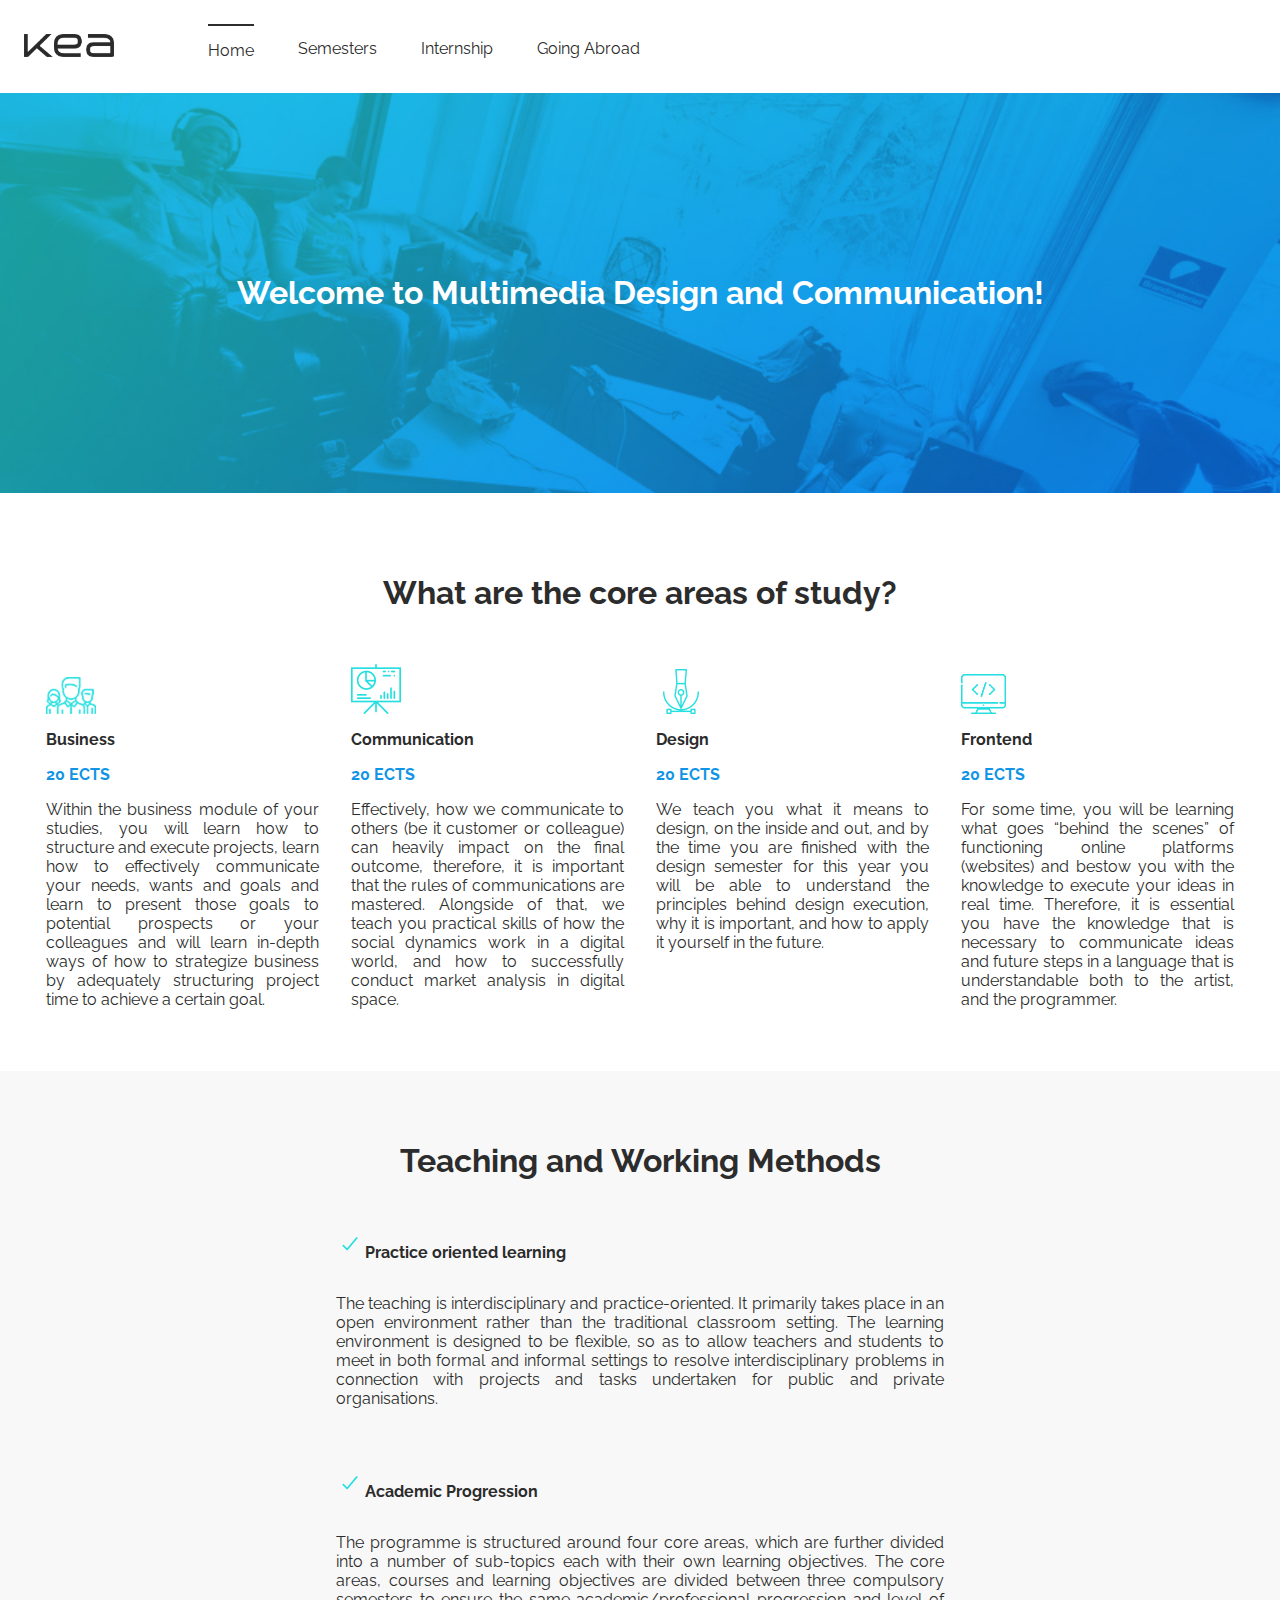
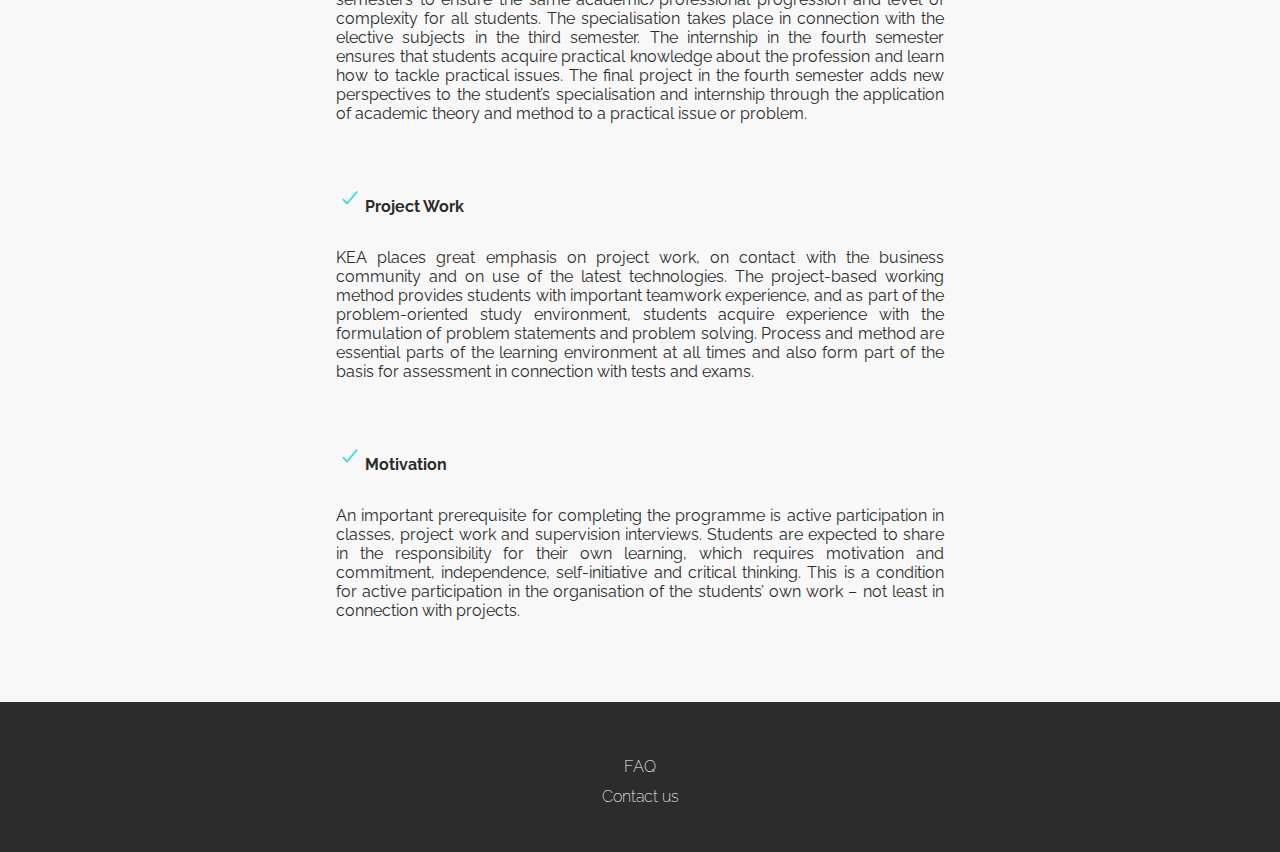
==== commit 3487cba4: "contact" ====
--- a/index.html
+++ b/index.html
@@ -1,99 +1,113 @@
 <!DOCTYPE html>
 
 <html lang="en">
+	<head>
+        <meta name="viewport" content="width=device-width, initial-scale=1">
+        <title>MMD Curriculum</title>
+        <link rel="stylesheet" type="text/css" href="curriculum.css">
+        <link href="https://fonts.googleapis.com/css?family=Raleway" rel="stylesheet">
+		</head>
+		<body>
 
-<head>
-    <meta name="viewport" content="width=device-width, initial-scale=1">
-    <title>MMD Curriculum</title>
-    <link rel="stylesheet" type="text/css" href="curriculum.css">
-    <link href="https://fonts.googleapis.com/css?family=Raleway" rel="stylesheet">
-</head>
+<main>
+    <header id="header">
 
-<body>
+        <a href="#menu" id="toggle"><span></span></a>
 
-    <main>
-        <header id="header">
+    <nav id="menu" class="navBar">
 
-            <a href="#menu" id="toggle"><span></span></a>
-
-            <nav id="menu" class="navBar">
-
-                <img class="logo" src="images/kea.png" alt="logo">
+        <img class="logo" src="images/kea.png" alt="logo">
                 <a class="clickhome active" href="#">Home</a>
                 <a class="clicksem" href="semesters.html">Semesters</a>
-                <a class="clickexam" href="exams.html">Exams</a>
-                <a class="clickintern" href="intern.html">Internship</a>
+                <a class="clickintern" href="internship.html">Internship</a>
                 <a class="clickgoing" href="goingabroad.html">Going Abroad</a>
-            </nav>
+    </nav>
 
-        </header>
+    </header>
 
-        <div id="content"></div>
+    <div id="content"></div>
 
-        <div class="intro">
-            <h1 class="intro-txt">Welcome to Multimedia Design and Communication!</h1>
+                <div class="intro">
+                <h1 class="intro-txt">Welcome to Multimedia Design and Communication!</h1>
 
-        </div>
+    </div>
 
 
 
 
-        <section class="study-prog">
-            <h1 class="extra-info">What are the core areas of study?</h1>
-        </section>
+               <section class="study-prog">
+<h1 class="extra-info">What are the core areas of study?</h1>
+			</section>
 
-        <template class="mainSubjects">
-            <article class="text1">
+                <template class="mainSubjects">
+				<article class="text1">
 
-                <img class="t-icon" src="data-icon" alt="data-iconalt">
+                    <img class="t-icon" src="data-icon" alt="data-iconalt">
                 <h3>data-name</h3>
-                <h4 class="ects">data-ects</h4>
+                    <h4 class="ects">data-ects</h4>
 
-                <p class="teach-p">data-description</p>
+                     <p class="teach-p">data-description</p>
 
-            </article>
+                </article>
 
-        </template>
+                </template>
 
-        <div id="teaching">
+            <div id="teaching">
 
-            <h1 class="extra-info">Job titles of a Multimedia Designer</h1>
+                <h1 class="extra-info">Teaching and Working Methods</h1>
 
 
-            <article class="text2">
+				<article class="text2">
 
-                <p class="teach-p">
-                    Though multimedia designers work in a high-technology field, multimedia designers generally need a strong foundation in art to be successful.<br>
-                    Multimedia designers create engaging presentations of images and information for various media including the Web, television, movies, and video games. <br>
-                    This is true whether you are designing computer-generated animations, video game interfaces, or instructional videos for major corporations. But the reward is working in a creative field and entertaining people for a living.
+
+                <h3><img class="check" src="images/check.png" alt="logo"> Practice oriented learning</h3>
+                     <p class="teach-p">The teaching is interdisciplinary and practice-oriented. It primarily takes place in an open environment rather than the traditional classroom setting. The learning environment is designed to be flexible, so as to allow teachers and students to meet in both formal and informal settings to resolve interdisciplinary problems in connection with projects and tasks undertaken for public and private organisations.
                 </p>
 
-                <h3><img class="check" src="images/check.png" alt="logo"> User Interface Design (UI)</h3>
-                <h3><img class="check" src="images/check.png" alt="logo"> User Experience Design (UX)</h3>
-                <h3><img class="check" src="images/check.png" alt="logo"> Marketing Assistant</h3>
-                <h3><img class="check" src="images/check.png" alt="logo"> Project Manager</h3>
-            </article>
+                </article>
 
-        </div>
+				<article class="text2">
+
+
+                <h3><img class="check" src="images/check.png" alt="logo"> Academic Progression</h3>
+                     <p class="teach-p">
+The programme is structured around four core areas, which are further divided into a number of sub-topics each with their own learning objectives. The core areas, courses and learning objectives are divided between three compulsory semesters to ensure the same academic/professional progression and level of complexity for all students. The specialisation takes place in connection with the elective subjects in the third semester. The internship in the fourth semester ensures that students acquire practical knowledge about the profession and learn how to tackle practical issues. The final project in the fourth semester adds new perspectives to the student’s specialisation and internship through the application of academic theory and method to a practical issue or problem.
+                </p>
+
+                </article>
+
+
+				<article class="text2">
+
+
+                    <h3><img class="check" src="images/check.png" alt="logo"> Project Work</h3>
+                     <p class="teach-p">KEA places great emphasis on project work, on contact with the business community and on use of the latest technologies. The project-based working method provides students with important teamwork experience, and as part of the problem-oriented study environment, students acquire experience with the formulation of problem statements and problem solving. Process and method are essential parts of the learning environment at all times and also form part of the basis for assessment in connection with tests and exams.
+
+                </p>
+                    </article>
+
+				<article class="text2">
+
+                    <h3><img class="check" src="images/check.png" alt="logo"> Motivation</h3>
+                     <p class="teach-p">An important prerequisite for completing the programme is active participation in classes, project work and supervision interviews. Students are expected to share in the responsibility for their own learning, which requires motivation and commitment, independence, self-initiative and critical thinking. This is a condition for active participation in the organisation of the students’ own work – not least in connection with projects.
+                </p>
+                    </article>
+</div>
+            </main>
+
+<script type="text/javascript" src="curriculum.js"></script>
+
+            <footer>
 
 
 
-    </main>
-
-    <script type="text/javascript" src="curriculum.js"></script>
-
-    <footer>
-
-
-
-        <a href="http://www.kea.dk/da/studie-og-karrierevejledning/find-studievejleder/faq/">FAQ</a>
+                        <a href="http://www.kea.dk/da/studie-og-karrierevejledning/find-studievejleder/faq/">FAQ</a>
         <a href="http://www.kea.dk/en/contact/">Contact us</a>
 
 
 
-    </footer>
+            </footer>
 
 
-</body>
-
+		</body>
 </html>
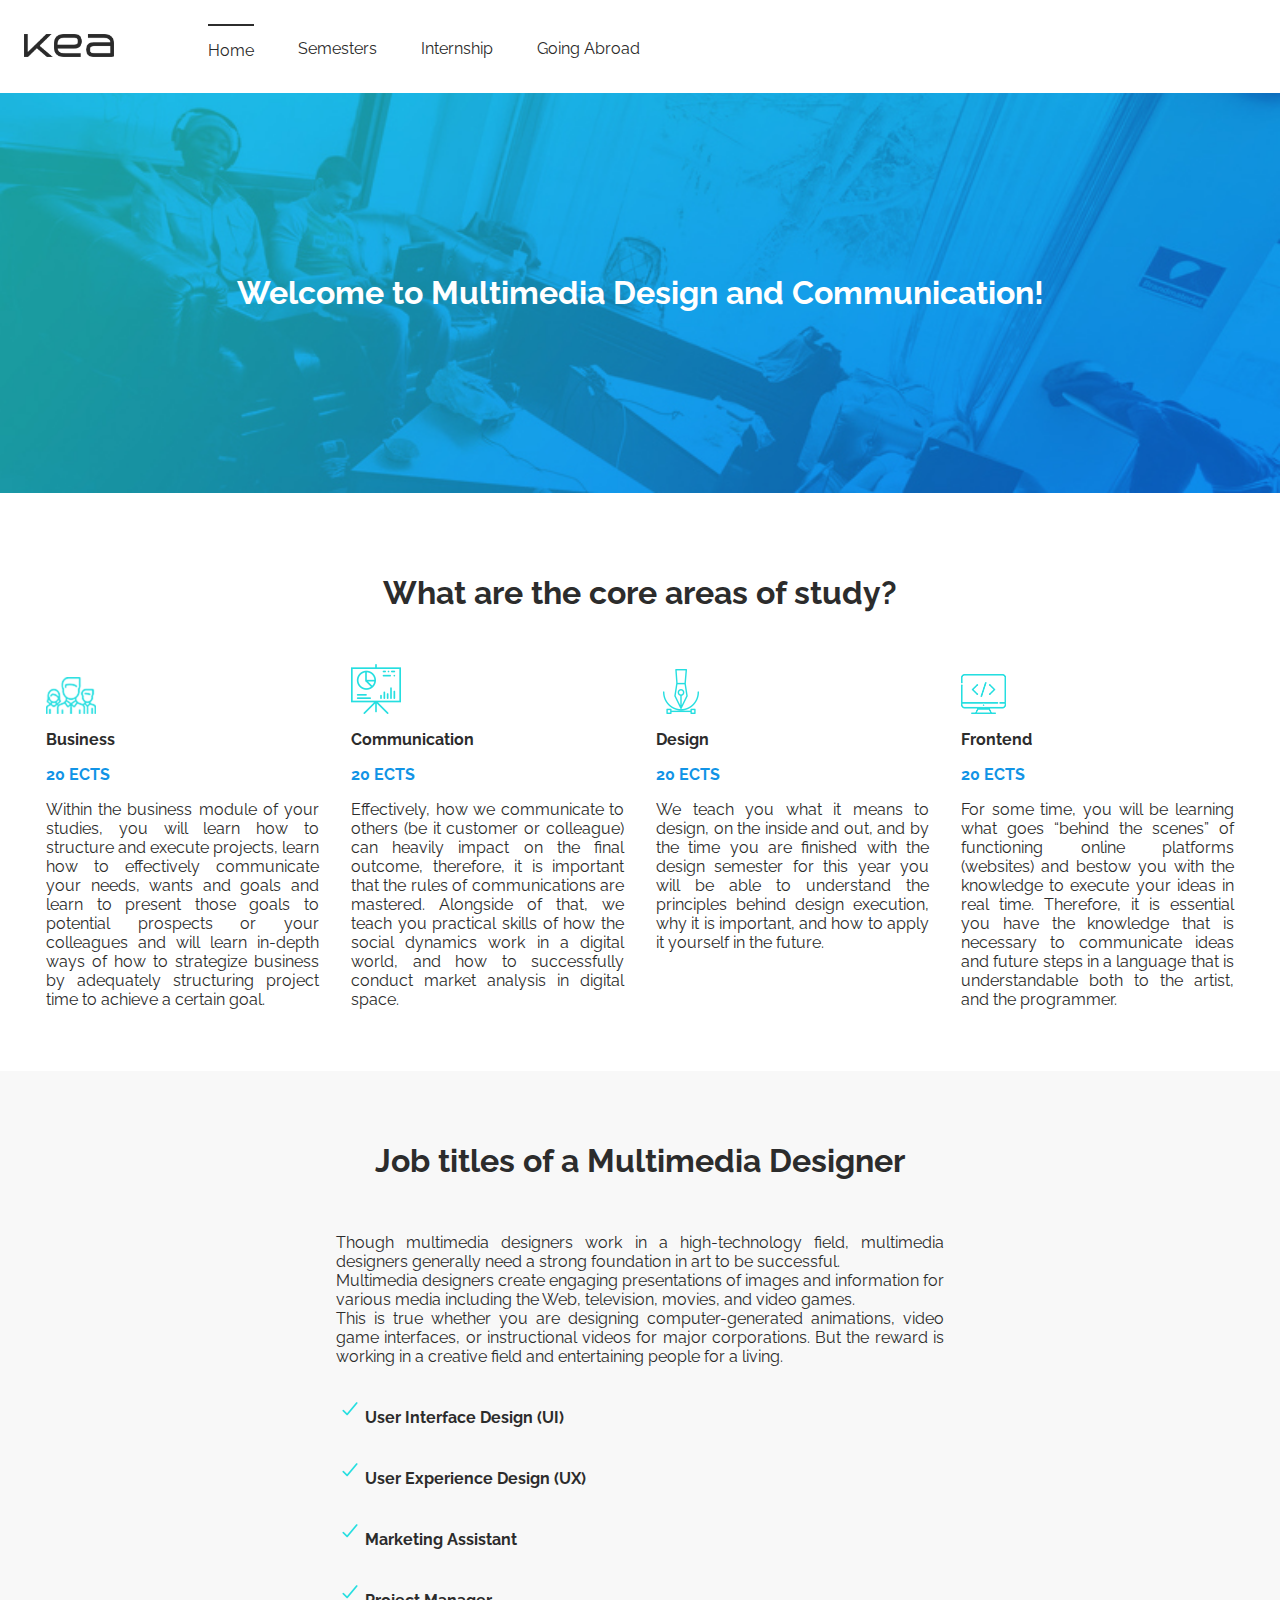
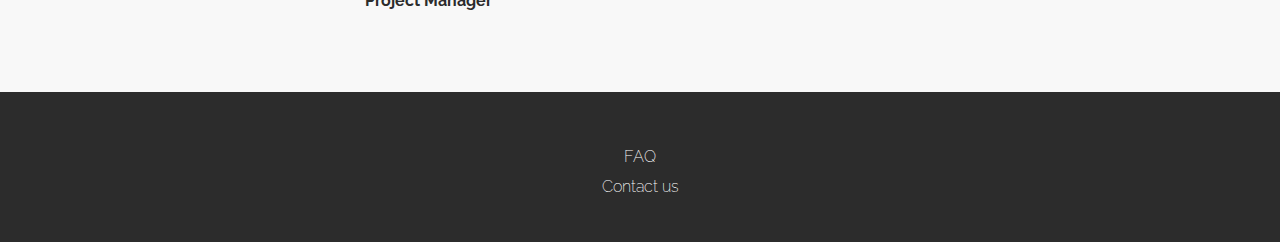
==== commit 8da61675: "update-your-future" ====
--- a/index.html
+++ b/index.html
@@ -54,45 +54,24 @@
 
             <div id="teaching">
 
-                <h1 class="extra-info">Teaching and Working Methods</h1>
+            <h1 class="extra-info">Job titles of a Multimedia Designer</h1>
 
 
-				<article class="text2">
+            <article class="text2">
 
-
-                <h3><img class="check" src="images/check.png" alt="logo"> Practice oriented learning</h3>
-                     <p class="teach-p">The teaching is interdisciplinary and practice-oriented. It primarily takes place in an open environment rather than the traditional classroom setting. The learning environment is designed to be flexible, so as to allow teachers and students to meet in both formal and informal settings to resolve interdisciplinary problems in connection with projects and tasks undertaken for public and private organisations.
+                <p class="teach-p">
+                    Though multimedia designers work in a high-technology field, multimedia designers generally need a strong foundation in art to be successful.<br>
+                    Multimedia designers create engaging presentations of images and information for various media including the Web, television, movies, and video games. <br>
+                    This is true whether you are designing computer-generated animations, video game interfaces, or instructional videos for major corporations. But the reward is working in a creative field and entertaining people for a living.
                 </p>
 
-                </article>
+                <h3><img class="check" src="images/check.png" alt="logo"> User Interface Design (UI)</h3>
+                <h3><img class="check" src="images/check.png" alt="logo"> User Experience Design (UX)</h3>
+                <h3><img class="check" src="images/check.png" alt="logo"> Marketing Assistant</h3>
+                <h3><img class="check" src="images/check.png" alt="logo"> Project Manager</h3>
+            </article>
 
-				<article class="text2">
-
-
-                <h3><img class="check" src="images/check.png" alt="logo"> Academic Progression</h3>
-                     <p class="teach-p">
-The programme is structured around four core areas, which are further divided into a number of sub-topics each with their own learning objectives. The core areas, courses and learning objectives are divided between three compulsory semesters to ensure the same academic/professional progression and level of complexity for all students. The specialisation takes place in connection with the elective subjects in the third semester. The internship in the fourth semester ensures that students acquire practical knowledge about the profession and learn how to tackle practical issues. The final project in the fourth semester adds new perspectives to the student’s specialisation and internship through the application of academic theory and method to a practical issue or problem.
-                </p>
-
-                </article>
-
-
-				<article class="text2">
-
-
-                    <h3><img class="check" src="images/check.png" alt="logo"> Project Work</h3>
-                     <p class="teach-p">KEA places great emphasis on project work, on contact with the business community and on use of the latest technologies. The project-based working method provides students with important teamwork experience, and as part of the problem-oriented study environment, students acquire experience with the formulation of problem statements and problem solving. Process and method are essential parts of the learning environment at all times and also form part of the basis for assessment in connection with tests and exams.
-
-                </p>
-                    </article>
-
-				<article class="text2">
-
-                    <h3><img class="check" src="images/check.png" alt="logo"> Motivation</h3>
-                     <p class="teach-p">An important prerequisite for completing the programme is active participation in classes, project work and supervision interviews. Students are expected to share in the responsibility for their own learning, which requires motivation and commitment, independence, self-initiative and critical thinking. This is a condition for active participation in the organisation of the students’ own work – not least in connection with projects.
-                </p>
-                    </article>
-</div>
+        </div>
             </main>
 
 <script type="text/javascript" src="curriculum.js"></script>
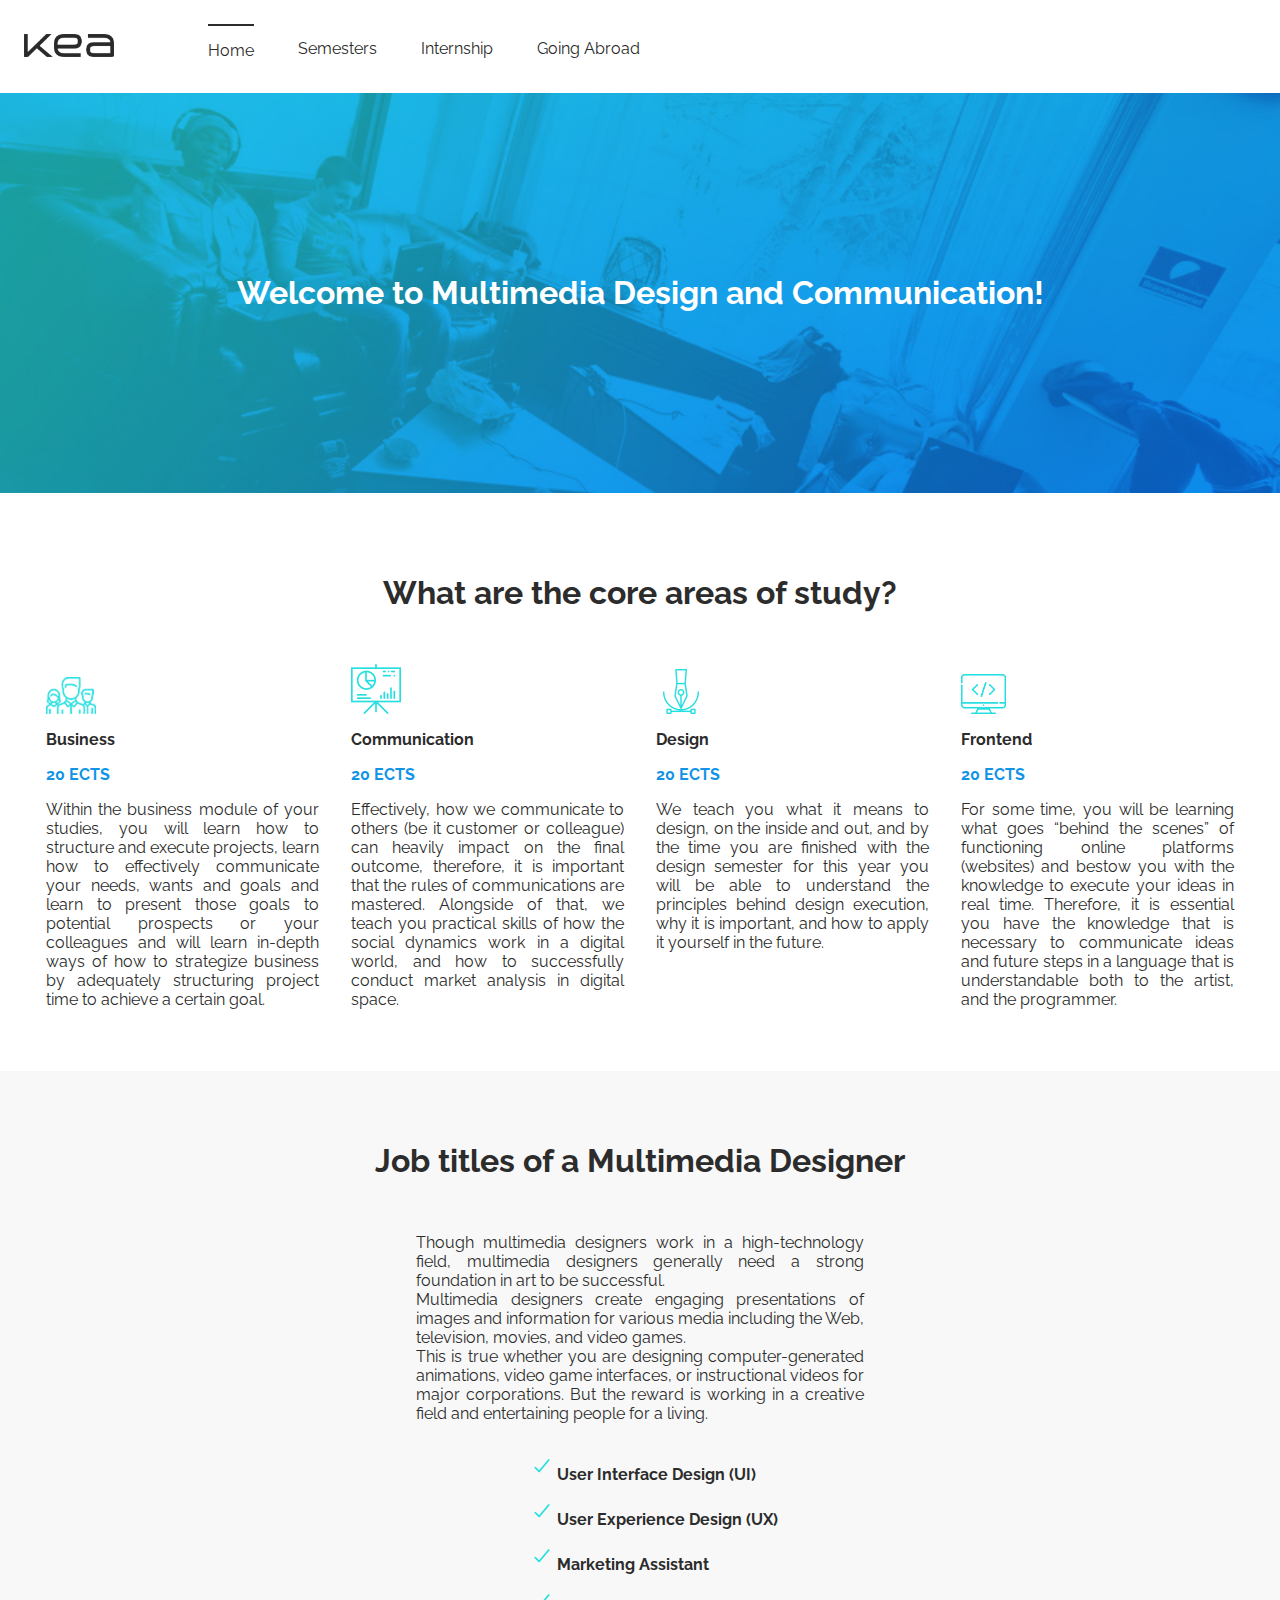
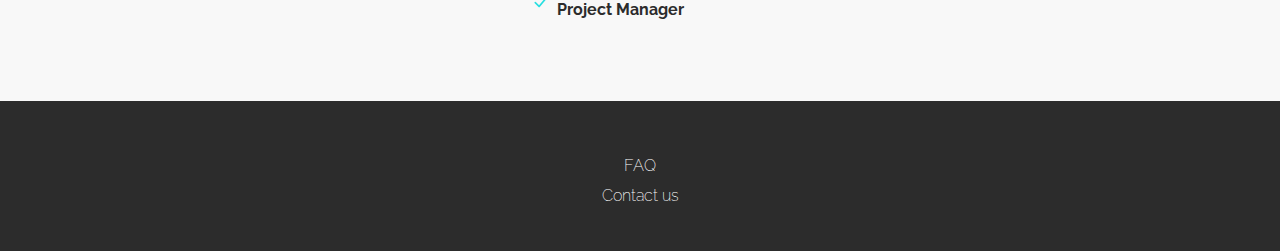
==== commit ce50a81a: "responsive jobs" ====
--- a/index.html
+++ b/index.html
@@ -64,11 +64,12 @@
                     Multimedia designers create engaging presentations of images and information for various media including the Web, television, movies, and video games. <br>
                     This is true whether you are designing computer-generated animations, video game interfaces, or instructional videos for major corporations. But the reward is working in a creative field and entertaining people for a living.
                 </p>
-
+                <div class="jobs">
                 <h3><img class="check" src="images/check.png" alt="logo"> User Interface Design (UI)</h3>
                 <h3><img class="check" src="images/check.png" alt="logo"> User Experience Design (UX)</h3>
                 <h3><img class="check" src="images/check.png" alt="logo"> Marketing Assistant</h3>
                 <h3><img class="check" src="images/check.png" alt="logo"> Project Manager</h3>
+                </div>
             </article>
 
         </div>
--- a/curriculum.css
+++ b/curriculum.css
@@ -27,7 +27,6 @@
 
 .check {
 max-width: 25px;
-position:relative;
 }
 
 .left-btn {
@@ -165,8 +164,8 @@
 
 .text2 {
     background-color: none;
-    margin-left: 20em;
-    margin-right: 20em;
+    margin-left: 25em;
+    margin-right: 25em;
 }
 
 h3{
@@ -187,8 +186,23 @@
     color: #2c2c2c;
 }
 
+
+
 #abroad {
      background-image: url(images/abroad.jpg);
+    background-size:cover;
+    font-family: 'Raleway', sans-serif;
+    position: fixed;
+    padding: 50px;
+    width: 35em;
+    height: 320px;
+    overflow: hidden;
+  transform: translateY(48%);
+    z-index: -2;
+}
+
+#internship {
+     background-image: url(images/intern.jpg);
     background-size:cover;
     font-family: 'Raleway', sans-serif;
     position: fixed;
@@ -242,6 +256,16 @@
     transform: translateY(0%);
 }
 
+    #internship {
+     background-image: url(images/intern.jpg);
+    background-size:cover;
+    font-family: 'Raleway', sans-serif;
+    position: relative;
+    padding: 50px;
+    width: 35em;
+    height: 320px;
+  transform: translateY(0%);
+}
 
     .target-sem {
     background-image: url(images/group.jpg);
@@ -257,7 +281,10 @@
 
 }
 
-
+.jobs {
+
+transform: translateX(0);
+}
 
     /*Toggle menu start*/
 
@@ -395,6 +422,26 @@
 }
 
 @media (min-width: 900px) {
+
+    .jobs {
+
+transform: translateX(25%);
+}
+
+    .study-prog2 {
+        display: grid;
+    grid-area: sec;
+     grid-template-columns: repeat(4, 1fr);
+    align-items: flex-start;
+    /*       END AMALIA  */
+        padding: 50px 0px 50px 0px;
+		height: 500px;
+		justify-content: center;
+        z-index: 4;
+        width: 100%;
+        background-color: white;
+
+}
     main {
                 position: relative;
                 display: grid;
@@ -426,7 +473,7 @@
 position: fixed;
     overflow: hidden;
   transform: translateY(43%);
-        z-index: 0;
+        z-index: -4;
 
 }
 
